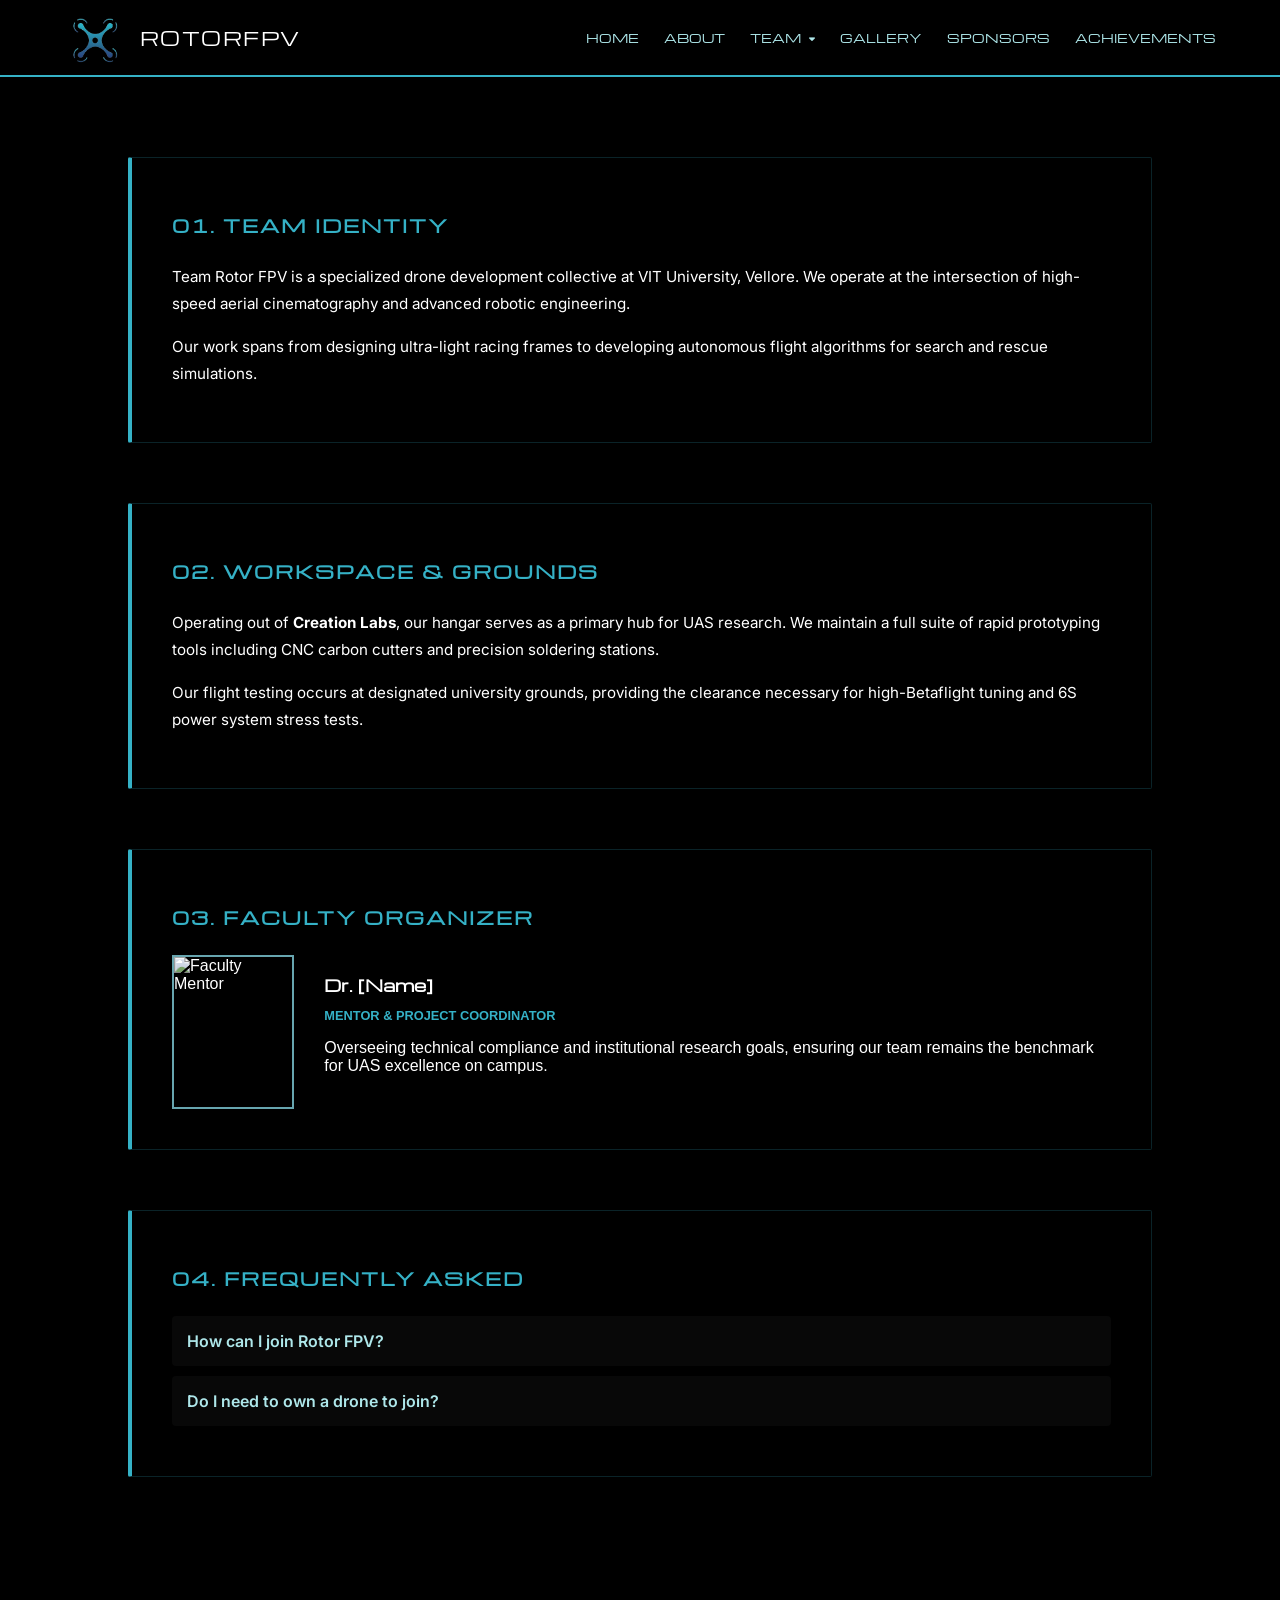
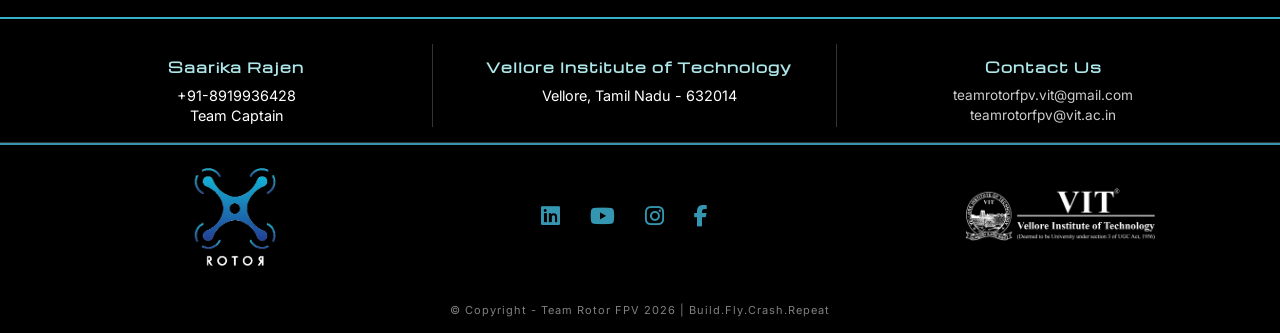
==== about.html @ e1090348 "first commit" ====
<!DOCTYPE html>
<html lang="en">
<head>
    <meta charset="UTF-8">
    <meta name="viewport" content="width=device-width, initial-scale=1.0">
    <title>About Us | Team Rotor FPV</title>
    
    <link rel="stylesheet" href="https://cdnjs.cloudflare.com/ajax/libs/font-awesome/6.5.0/css/all.min.css">
    <link href="https://fonts.googleapis.com/css2?family=Michroma&family=Inter:wght@400;500;700&display=swap" rel="stylesheet">
    
    <link rel="stylesheet" href="css/style.css">

    <style>
        /* --- ABOUT PAGE SPECIFIC STYLES --- */
        body {
            margin: 0;
            padding: 0;
            background-color: #000; /* Fallback color */
        }

        /* Parallax Team Background */
        .about-parallax-bg {
            position: fixed;
            top: 0;
            left: 0;
            width: 100%;
            height: 100%;
            /* REPLACE with your actual team photo path */
            background: linear-gradient(rgba(0, 0, 0, 0.75), rgba(0, 0, 0, 0.75)), url('images/team-background.jpg');
            background-attachment: fixed;
            background-position: center;
            background-repeat: no-repeat;
            background-size: cover;
            z-index: -1;
        }

        .about-container {
            padding: 80px 10%;
            max-width: 1100px;
            margin: 0 auto;
        }

        /* HUD Glass Panels */
        .glass-panel {
            background: rgba(0, 0, 0, 0.85);
            backdrop-filter: blur(12px);
            -webkit-backdrop-filter: blur(12px);
            border: 1px solid rgba(53, 177, 198, 0.2);
            border-left: 4px solid #35B1C6;
            padding: 40px;
            margin-bottom: 60px;
            border-radius: 2px;
            transition: transform 0.3s ease;
        }

        .glass-panel:hover {
            transform: translateY(-5px);
            border-color: #35B1C6;
        }

        .tech-header {
            font-family: 'Michroma', sans-serif;
            color: #35B1C6;
            font-size: 1.1rem;
            margin-bottom: 25px;
            text-transform: uppercase;
            letter-spacing: 2px;
        }

        .section-content p {
            font-family: 'Inter', sans-serif;
            color: #ffffff;
            line-height: 1.8;
            margin-bottom: 15px;
            font-size: 0.95rem;
        }

        /* Faculty Section */
        .faculty-card {
            display: flex;
            gap: 30px;
            align-items: center;
        }

        .faculty-pic {
            width: 150px;
            height: 150px;
            border: 2px solid #35B1C6;
            object-fit: cover;
            filter: grayscale(0.5);
        }

        .faculty-details h4 {
            font-family: 'Michroma', sans-serif;
            color: #fff;
            margin: 0 0 5px 0;
        }

        .faculty-role {
            color: #35B1C6;
            font-weight: 700;
            font-size: 0.8rem;
            text-transform: uppercase;
            margin-bottom: 15px;
        }

        /* FAQ Interactive Details */
        .faq-item {
            background: rgba(255, 255, 255, 0.03);
            margin-bottom: 10px;
            padding: 15px;
            border-radius: 4px;
        }

        .faq-item summary {
            font-family: 'Inter', sans-serif;
            color: #AEE7EA;
            font-weight: 600;
            cursor: pointer;
            list-style: none;
        }

        .faq-item p {
            padding-top: 15px;
            font-size: 0.9rem;
            color: #ccc;
            border-top: 1px solid rgba(255,255,255,0.1);
            margin-top: 10px;
        }
    </style>
</head>
<body>

    <nav class="navbar">
    <div class="logo-section">
        <img src="images/logo.png" class="logo" alt="Rotor FPV Logo">
        <span class="brand-name">RotorFPV</span>
    </div>

    <div class="nav-links">
        <a href="index.html">Home</a>
        <a href="about.html">About</a>
        
    <div class="dropdown">
    <span class="dropbtn">Team <i class="fa fa-caret-down"></i></span>
    <div class="dropdown-content">
        <a href="team2026.html">2026</a>
        <a href="team2025.html">2025</a>
        <a href="team2024.html">2024</a>
    </div>
</div>

        <a href="gallery.html">Gallery</a>
        <a href="sponsors.html">Sponsors</a>
        <a href="achievements.html">Achievements</a>
    </div>
</nav>

    <div class="about-parallax-bg"></div>

    <main class="about-container">
        
        <section class="glass-panel">
            <h2 class="tech-header">01. Team Identity</h2>
            <div class="section-content">
                <p>Team Rotor FPV is a specialized drone development collective at VIT University, Vellore. We operate at the intersection of high-speed aerial cinematography and advanced robotic engineering.</p>
                <p>Our work spans from designing ultra-light racing frames to developing autonomous flight algorithms for search and rescue simulations.</p>
            </div>
        </section>

        <section class="glass-panel">
            <h2 class="tech-header">02. Workspace & Grounds</h2>
            <div class="section-content">
                <p>Operating out of <strong>Creation Labs</strong>, our hangar serves as a primary hub for UAS research. We maintain a full suite of rapid prototyping tools including CNC carbon cutters and precision soldering stations.</p>
                <p>Our flight testing occurs at designated university grounds, providing the clearance necessary for high-Betaflight tuning and 6S power system stress tests.</p>
            </div>
        </section>

        <section class="glass-panel">
            <h2 class="tech-header">03. Faculty Organizer</h2>
            <div class="faculty-card">
                <img src="images/faculty-organizer.jpg" alt="Faculty Mentor" class="faculty-pic">
                <div class="faculty-details">
                    <h4>Dr. [Name]</h4>
                    <p class="faculty-role">Mentor & Project Coordinator</p>
                    <p class="section-content">Overseeing technical compliance and institutional research goals, ensuring our team remains the benchmark for UAS excellence on campus.</p>
                </div>
            </div>
        </section>

        <section class="glass-panel">
            <h2 class="tech-header">04. Frequently Asked</h2>
            <div class="faq-container">
                <details class="faq-item">
                    <summary>How can I join Rotor FPV?</summary>
                    <p>Recruitments happen once a year. We look for students passionate about embedded systems, structural design, or professional piloting.</p>
                </details>
                <details class="faq-item">
                    <summary>Do I need to own a drone to join?</summary>
                    <p>No. We provide the equipment, simulators, and training required to go from a beginner to a certified team pilot.</p>
                </details>
            </div>
        </section>

    </main>

    <footer class="main-footer">
  <div class="footer-grid">

    <div class="footer-section">
      <h3>Saarika Rajen</h3>
      <p class="contact-detail">+91-8919936428</p>
      <p class="contact-title">Team Captain</p>
    </div>

    <div class="footer-section">
      <h3>Vellore Institute of Technology</h3>
      <p>Vellore, Tamil Nadu - 632014</p>
    </div>

    <div class="footer-section">
        <h3>Contact Us</h3>
      <a href="mailto:teamrotorfpv.vit@gmail.com" class="footer-link">teamrotorfpv.vit@gmail.com</a>
      <a href="mailto:teamrotorfpv@vit.ac.in" class="footer-link">teamrotorfpv@vit.ac.in</a>
    </div>

  </div>

  <div class="footer-branding">

    <div class="brand-left">
      <img src="images\white VIT-ROTOR.png" class="footer-logo" alt="Rotor FPV">
      
    </div>

    <div class="social-links">
      <a href="https://www.linkedin.com/company/team-rotorfpv" target="_blank"><i class="fab fa-linkedin"></i></a>
      <a href="https://youtube.com" target="_blank"><i class="fab fa-youtube"></i></a>
      <a href="https://www.instagram.com/teamrotorfpv" target="_blank"><i class="fab fa-instagram"></i></a>
      <a href="https://facebook.com" target="_blank"><i class="fab fa-facebook-f"></i></a>
    </div>

    <div class="brand-right">
       <img src="images/vitlogo.png" class="partner-logo" alt="VIT">
    </div>

  </div>

  <div class="footer-copyright">
    <p>&copy; Copyright - Team Rotor FPV 2026 | Build.Fly.Crash.Repeat</p>
  </div>

</footer>

</body>
</html>
---- css/style.css ----
body{
margin:0;
font-family:Arial, sans-serif;
background:#0f172a;
color:white;
}

header{
display:flex;
justify-content:space-between;
align-items:center;
padding:20px;
background:#020617;
}

nav ul{
display:flex;
list-style:none;
gap:20px;
}

nav a{
color:white;
text-decoration:none;
}

.hero{
height:90vh;
display:flex;
flex-direction:column;
justify-content:center;
align-items:center;
text-align:center;
}

button{
padding:10px 20px;
background:#2563eb;
border:none;
color:white;
cursor:pointer;
}
/*about us*/










/* Layout Container */
/* --- EXISTING STYLES (Kept for consistency) --- */
.navbar {
    display: flex;
    justify-content: space-between;
    align-items: center;
    background-color: #000000;
    padding: 10px 5%;
    border-bottom: 2px solid #35B1C6;
    position: sticky;
    top: 0;
    z-index: 1000;
}

.logo-section {
    display: flex;
    align-items: center;
    gap: 15px;
}

.logo {
    height: 55px;
    transition: transform 0.3s ease;
}

.brand-name {
    font-family: 'Michroma', sans-serif;
    color: #ffffff;
    font-size: 1.2rem;
    letter-spacing: 1.5px;
    text-transform: uppercase;
}

/* --- NEW DROPDOWN FEATURE STYLES --- */

.nav-links {
    display: flex;
    gap: 25px;
    align-items: center; /* Ensures dropdown aligns with other links */
}

.dropdown {
    position: relative;
    display: inline-block;
}

/* Dropdown Menu Container */
.dropdown-content {
    display: none; /* Hidden by default */
    position: absolute;
    background-color: #000000; /* Solid black like reference */
    min-width: 180px;
    box-shadow: 0px 8px 16px rgba(0,0,0,0.5);
    z-index: 1;
    top: 100%; /* Sits right below the navbar */
    left: 0;
    border-top: 2px solid #35B1C6; /* Cyan accent rail from reference image */
}

/* Links inside the dropdown */
.dropdown-content a {
    color: #AEE7EA;
    padding: 12px 16px;
    text-decoration: none;
    display: block;
    font-family: 'Michroma', sans-serif;
    font-size: 0.7rem;
    border-bottom: 1px solid #1a1a1a; /* Subtle separator */
    transition: all 0.3s ease;
}

/* Dropdown Link Hover State */
.dropdown-content a:hover {
    background-color: #111;
    color: #ffffff;
    padding-left: 20px; /* Subtle slide-in effect */
}

/* Show the menu on hover */
.dropdown:hover .dropdown-content {
    display: block;
}

/* Standard Nav Links (Apply to both top-level and dropdown triggers) */
.nav-links a, .dropbtn {
    text-decoration: none;
    color: #AEE7EA;
    font-family: 'Michroma', sans-serif;
    font-size: 0.75rem;
    text-transform: uppercase;
    position: relative;
    padding: 5px 0;
    transition: color 0.3s ease;
    cursor: pointer;
}

.nav-links a:hover, .dropdown:hover .dropbtn {
    color: #ffffff;
}

/* Underline Animation (Excluded from dropdown children for cleaner look) */
.nav-links > a::after, .dropbtn::after {
    content: '';
    position: absolute;
    width: 0;
    height: 2px;
    bottom: 0;
    left: 0;
    background: #35B1C6;
    box-shadow: 0 0 8px #35B1C6;
    transition: width 0.3s ease;
}

.nav-links > a:hover::after, .dropdown:hover .dropbtn::after {
    width: 100%;
}

.dropbtn i {
    font-size: 0.6rem;
    margin-left: 5px;
    vertical-align: middle;
}


/* Footer Styles */
:root {
  --dark-navy: #2B4E85;
  --light-aqua: #AEE7EA;
  --teal-blue: #3596B1;
  --deep-charcoal: #2B425F;
  --bright-cyan: #35B1C6;
  --dusty-grey: #7892A8;
}

/* Base Footer Style */
.main-footer {
    background: black;
    color: white;
    border-top: 2px solid #35B1C6;
    padding-top: 10px; /* Increased slightly for breathing room */
    font-family: 'Inter', sans-serif; /* Scoped font */
}

/* Grid layout */
.footer-grid {
    display: grid;
    grid-template-columns: repeat(3, 1fr);
    gap: 10px;
    padding: 15px 40px; /* Better padding for the text section */
    border-bottom: 1px solid #333;
}

/* Section Headers - Using the Tech Font */
.footer-section h3 {
    font-family: 'Michroma', sans-serif;
    font-size: 0.85rem;
    color: #AEE7EA;
    margin-bottom: 10px;
    letter-spacing: 1px;
}

/* Vertical divider lines & Spacing */
.footer-section {
    text-align: center;
    padding: 0 20px;
    border-right: 1px solid #333;
}

.footer-section:last-child {
    border-right: none;
}

/* Tightening the Captain/Details Spacing */
.footer-section p {
    margin: 2px 0; /* Tight vertical gap */
    font-size: 0.9rem;
    line-height: 1.2;
}

/*.contact-title {
    color: #35B1C6;
    font-weight: 700;
    font-size: 0.75rem;
    text-transform: uppercase;
}

/* Email links */
.footer-link {
    display: block;
    color: #ccc;
    margin: 4px 0;
    text-decoration: none;
    font-size: 0.85rem;
}

.footer-link:hover {
    color: #3596B1;
}

/* Teal divider ABOVE branding section */
.footer-branding {
    display: flex;
    justify-content: space-between;
    align-items: center;
    padding: 15px 40px; /* Balanced padding */
    border-top: 2px solid #3596B1;
}

/* Logo Sizes */
.footer-logo {
    width: 100px; /* Increased as requested */
    display: block;
}

.partner-logo {
    width: 190px; /* Slightly adjusted for balance */
}

/* Brand Margins (Keeping your custom positioning) */
.brand-left {
    margin-left: 144px; /* Let Flexbox handle centering unless specific offset is needed */
}

.brand-right {
    margin-right: 85px;
}

/* Social icons */
.social-links i {
    font-size: 22px;
    margin: 0 13px;
    color: #3596B1;
    transition: 0.3s cubic-bezier(0.175, 0.885, 0.32, 1.275);
}

.social-links i:hover {
    color: white;
    transform: scale(1.2);
    text-shadow: 0 0 8px #35B1C6;
}

/* Copyright line */
.footer-copyright {
    text-align: center;
    font-size: 11px;
    padding: 5px 0;
    opacity: 0.5;
    letter-spacing: 1px;
}
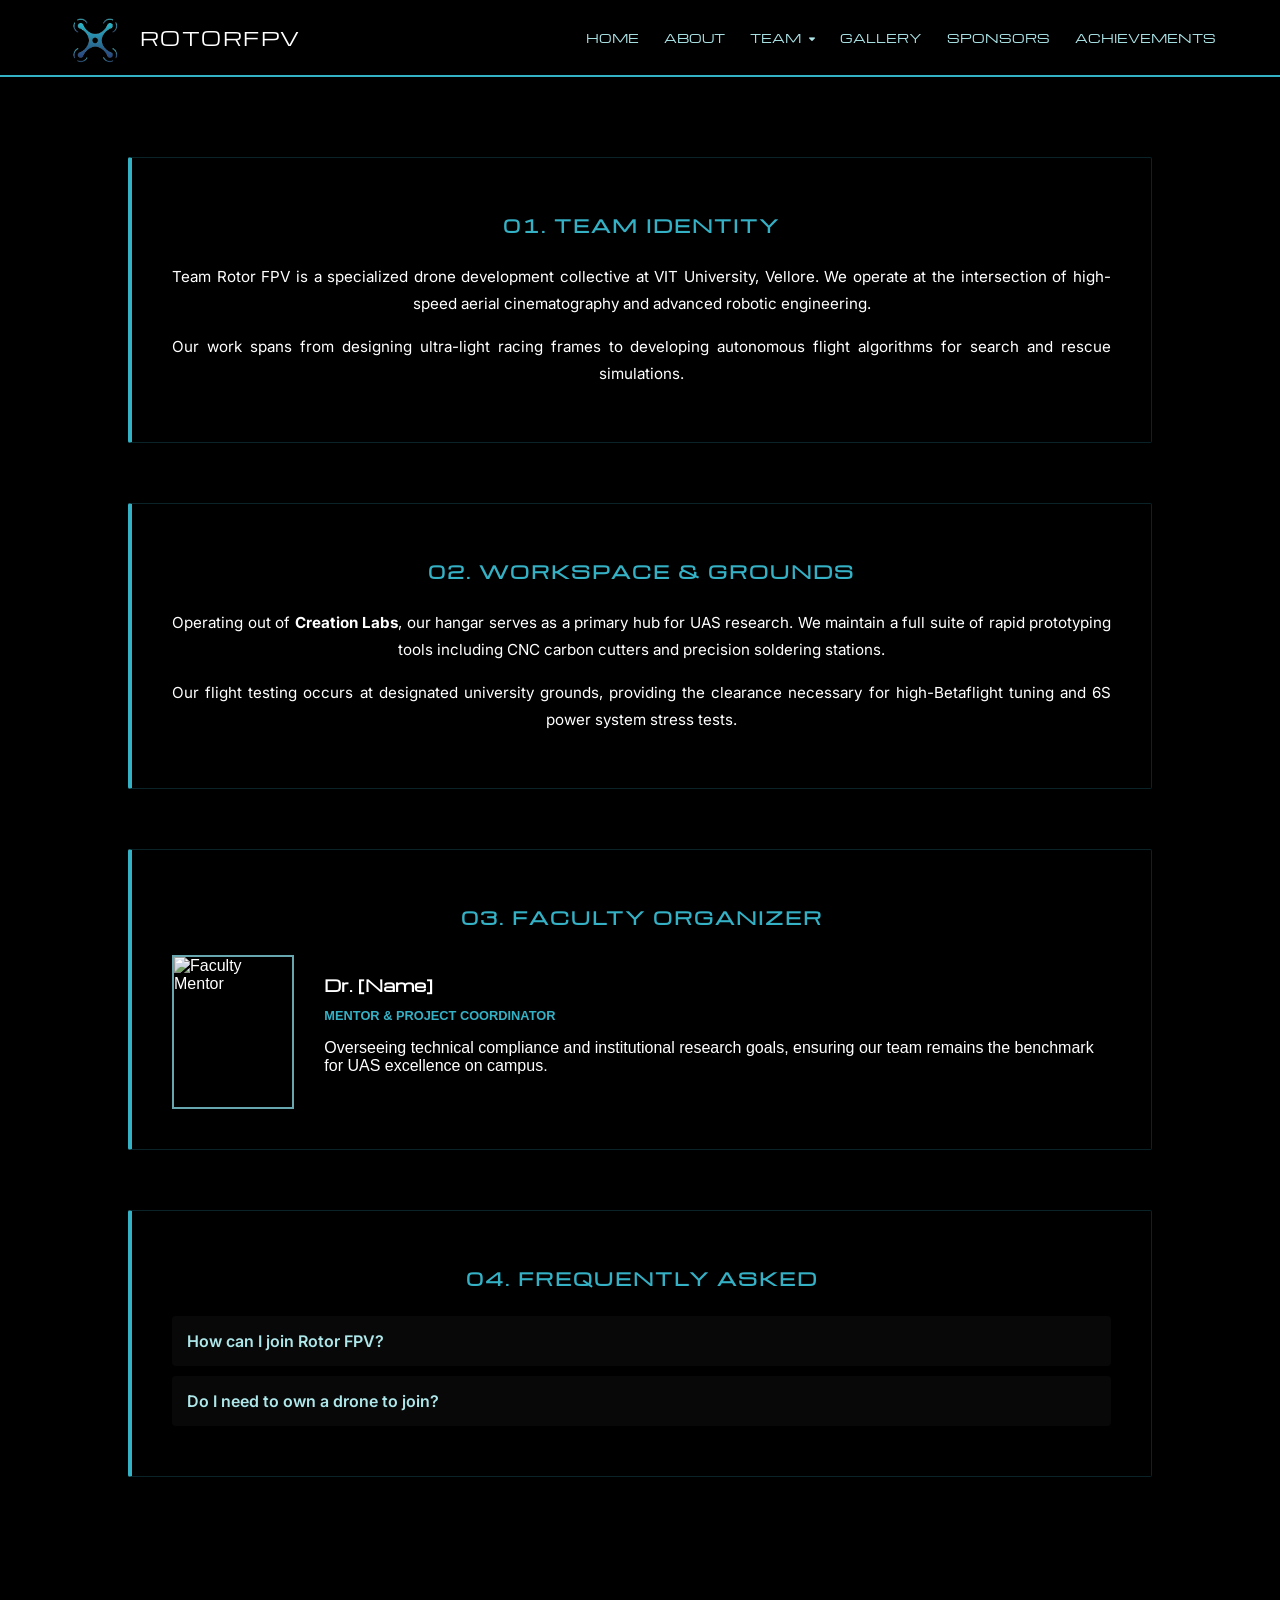
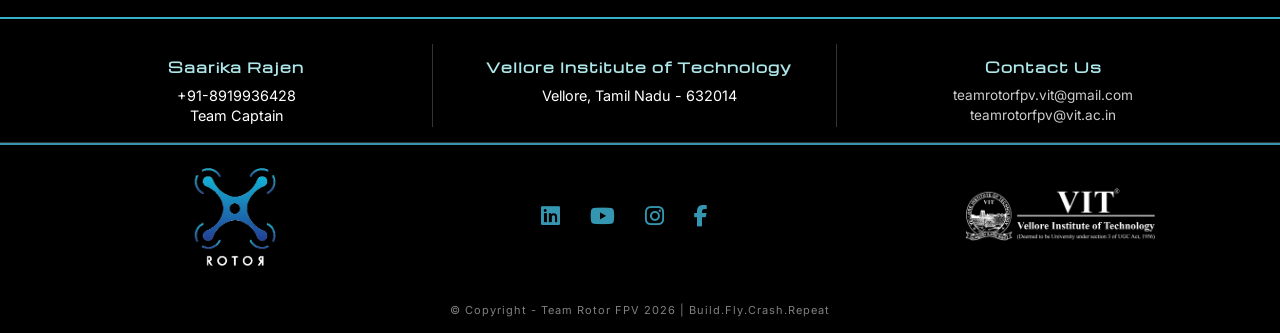
==== commit d0747ed5: "Updated gallery, added video background, improved UI" ====
--- a/about.html
+++ b/about.html
@@ -127,6 +127,30 @@
             border-top: 1px solid rgba(255,255,255,0.1);
             margin-top: 10px;
         }
+        .section-content p {
+    font-family: 'Inter', sans-serif;
+    color: #ffffff;
+    line-height: 1.8;
+    margin-bottom: 15px;
+    font-size: 0.95rem;
+
+    text-align: justify;
+    text-align-last: center;
+}
+.tech-header p{
+    font-family: 'Inter', sans-serif;
+    color: #ffffff;
+    line-height: 1.8;
+    margin-bottom: 15px;
+    font-size: 0.95rem;
+
+    text-align: justify;
+    text-align-last: center;
+}
+.tech-header {
+    text-align: center;
+    font-family: 'Michroma', sans-serif;
+}
     </style>
 </head>
 <body>
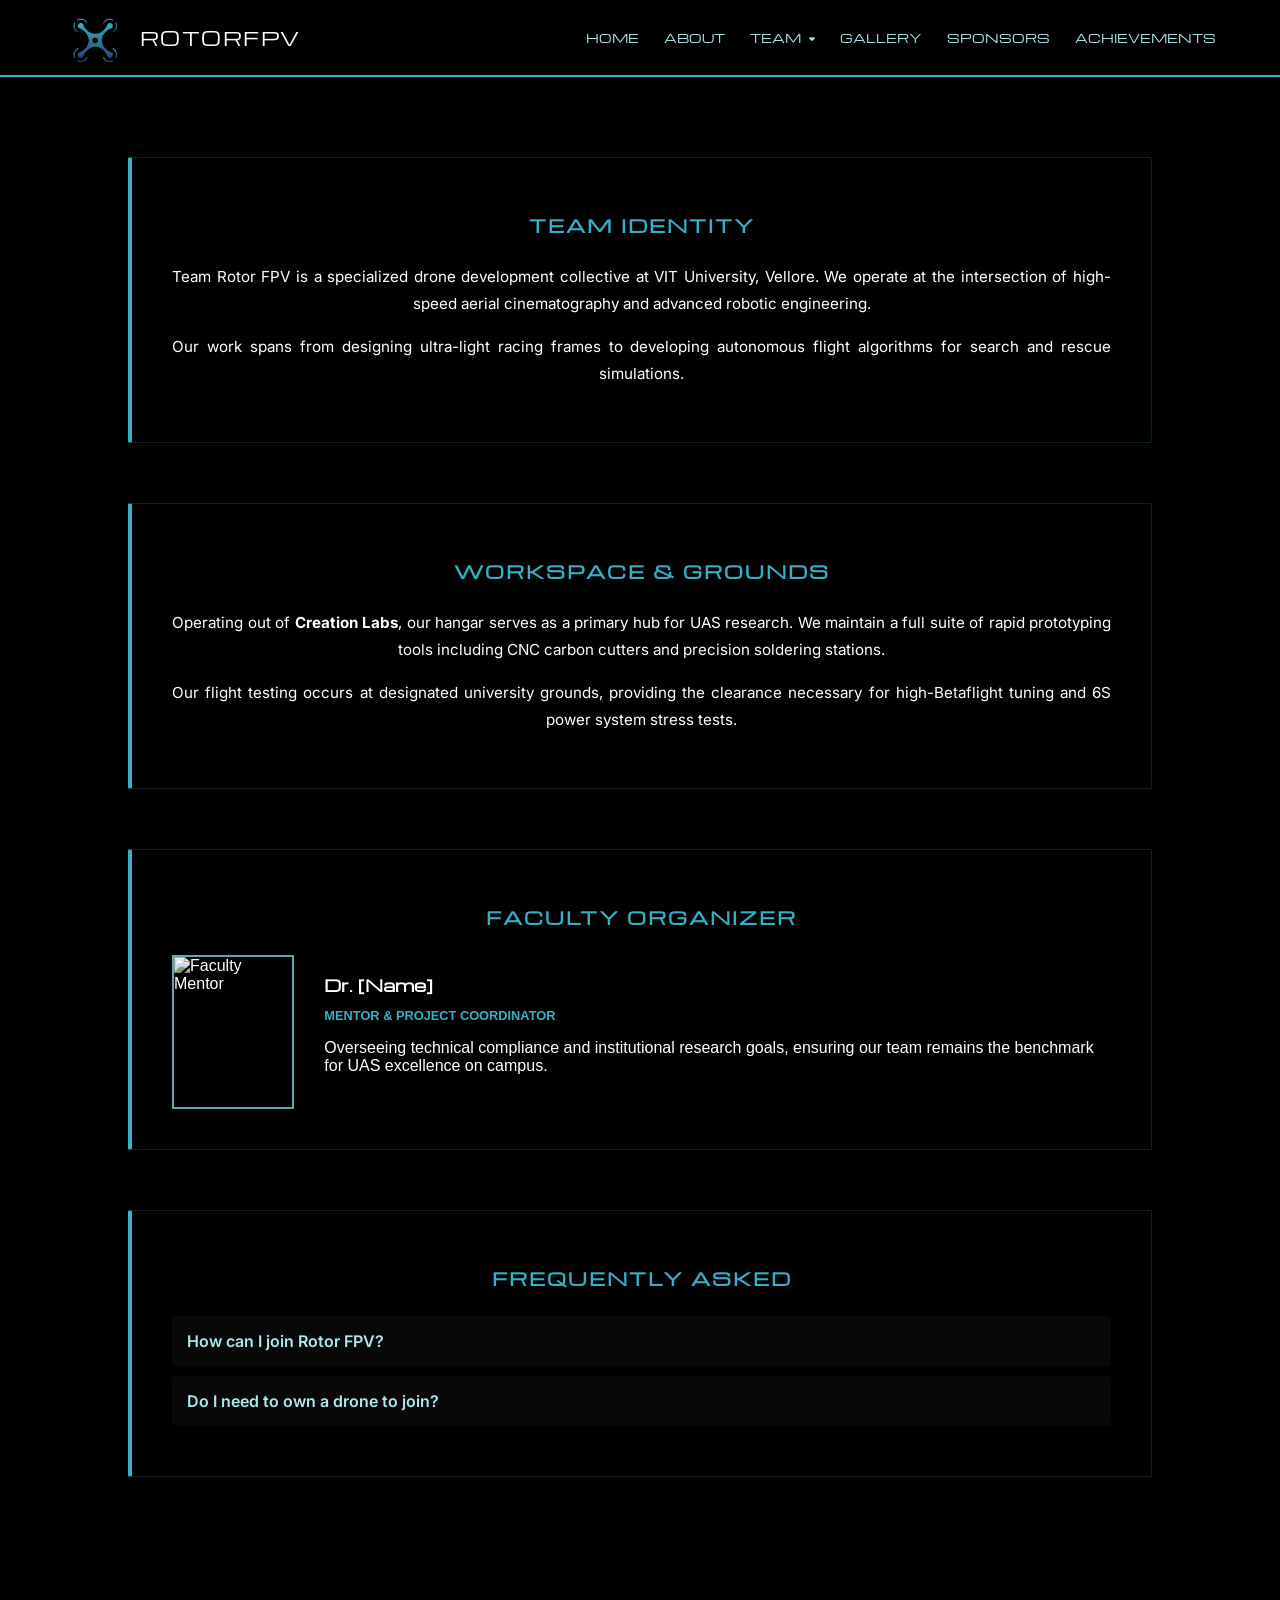
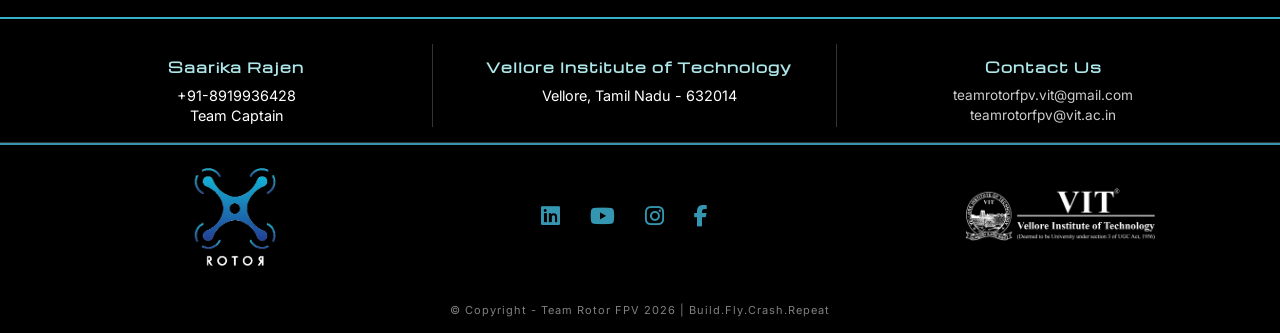
==== commit afc94ad2: "index no in abt page removed" ====
--- a/about.html
+++ b/about.html
@@ -185,7 +185,7 @@
     <main class="about-container">
         
         <section class="glass-panel">
-            <h2 class="tech-header">01. Team Identity</h2>
+            <h2 class="tech-header">Team Identity</h2>
             <div class="section-content">
                 <p>Team Rotor FPV is a specialized drone development collective at VIT University, Vellore. We operate at the intersection of high-speed aerial cinematography and advanced robotic engineering.</p>
                 <p>Our work spans from designing ultra-light racing frames to developing autonomous flight algorithms for search and rescue simulations.</p>
@@ -193,7 +193,7 @@
         </section>
 
         <section class="glass-panel">
-            <h2 class="tech-header">02. Workspace & Grounds</h2>
+            <h2 class="tech-header">Workspace & Grounds</h2>
             <div class="section-content">
                 <p>Operating out of <strong>Creation Labs</strong>, our hangar serves as a primary hub for UAS research. We maintain a full suite of rapid prototyping tools including CNC carbon cutters and precision soldering stations.</p>
                 <p>Our flight testing occurs at designated university grounds, providing the clearance necessary for high-Betaflight tuning and 6S power system stress tests.</p>
@@ -201,7 +201,7 @@
         </section>
 
         <section class="glass-panel">
-            <h2 class="tech-header">03. Faculty Organizer</h2>
+            <h2 class="tech-header">Faculty Organizer</h2>
             <div class="faculty-card">
                 <img src="images/faculty-organizer.jpg" alt="Faculty Mentor" class="faculty-pic">
                 <div class="faculty-details">
@@ -213,7 +213,7 @@
         </section>
 
         <section class="glass-panel">
-            <h2 class="tech-header">04. Frequently Asked</h2>
+            <h2 class="tech-header">Frequently Asked</h2>
             <div class="faq-container">
                 <details class="faq-item">
                     <summary>How can I join Rotor FPV?</summary>
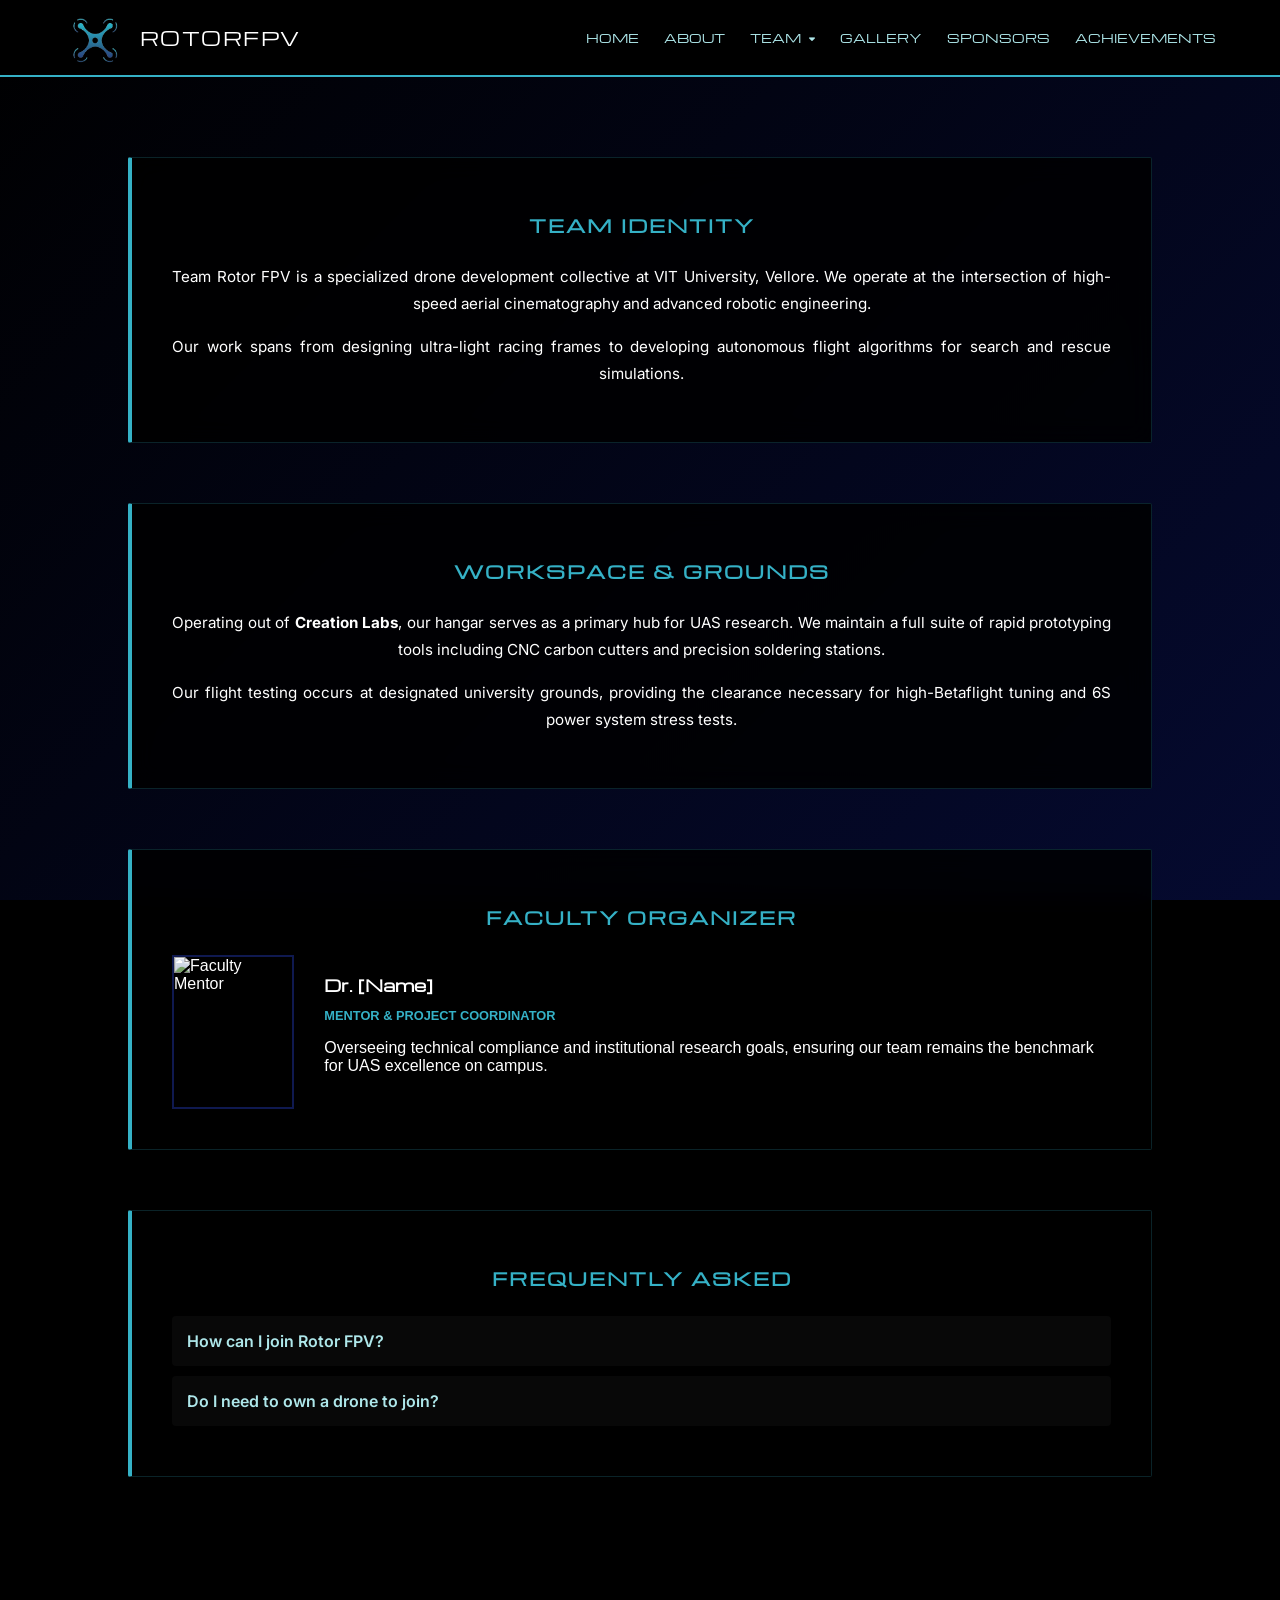
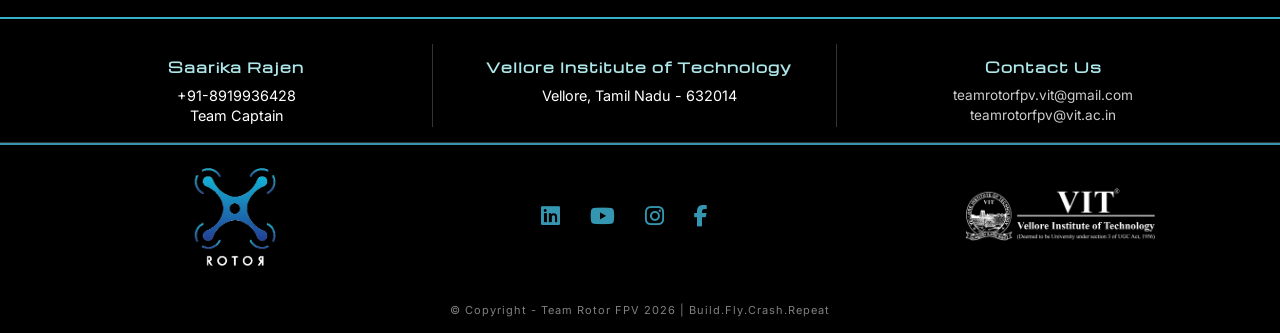
==== commit 1e81e771: "changed abt page bg" ====
--- a/about.html
+++ b/about.html
@@ -19,21 +19,33 @@
         }
 
         /* Parallax Team Background */
+        /* Animated Liquid Gradient Background */
+        /* Stealth Deep Blue Animated Background */
         .about-parallax-bg {
             position: fixed;
             top: 0;
             left: 0;
-            width: 100%;
-            height: 100%;
-            /* REPLACE with your actual team photo path */
-            background: linear-gradient(rgba(0, 0, 0, 0.75), rgba(0, 0, 0, 0.75)), url('images/team-background.jpg');
-            background-attachment: fixed;
-            background-position: center;
-            background-repeat: no-repeat;
-            background-size: cover;
+            width: 100vw;
+            height: 100vh;
+            /* Using only dark, deep tones for a professional stealth look */
+            background: linear-gradient(135deg, #000000, #050A30, #1C449B, #000000);
+            background-size: 300% 300%;
+            animation: stealthMove 18s ease-in-out infinite;
             z-index: -1;
         }
 
+        /* Slow, smooth shifting logic */
+        @keyframes stealthMove {
+            0% {
+                background-position: 0% 50%;
+            }
+            50% {
+                background-position: 100% 50%;
+            }
+            100% {
+                background-position: 0% 50%;
+            }
+        }
         .about-container {
             padding: 80px 10%;
             max-width: 1100px;
@@ -85,7 +97,7 @@
         .faculty-pic {
             width: 150px;
             height: 150px;
-            border: 2px solid #35B1C6;
+            border: 2px solid #041785;
             object-fit: cover;
             filter: grayscale(0.5);
         }
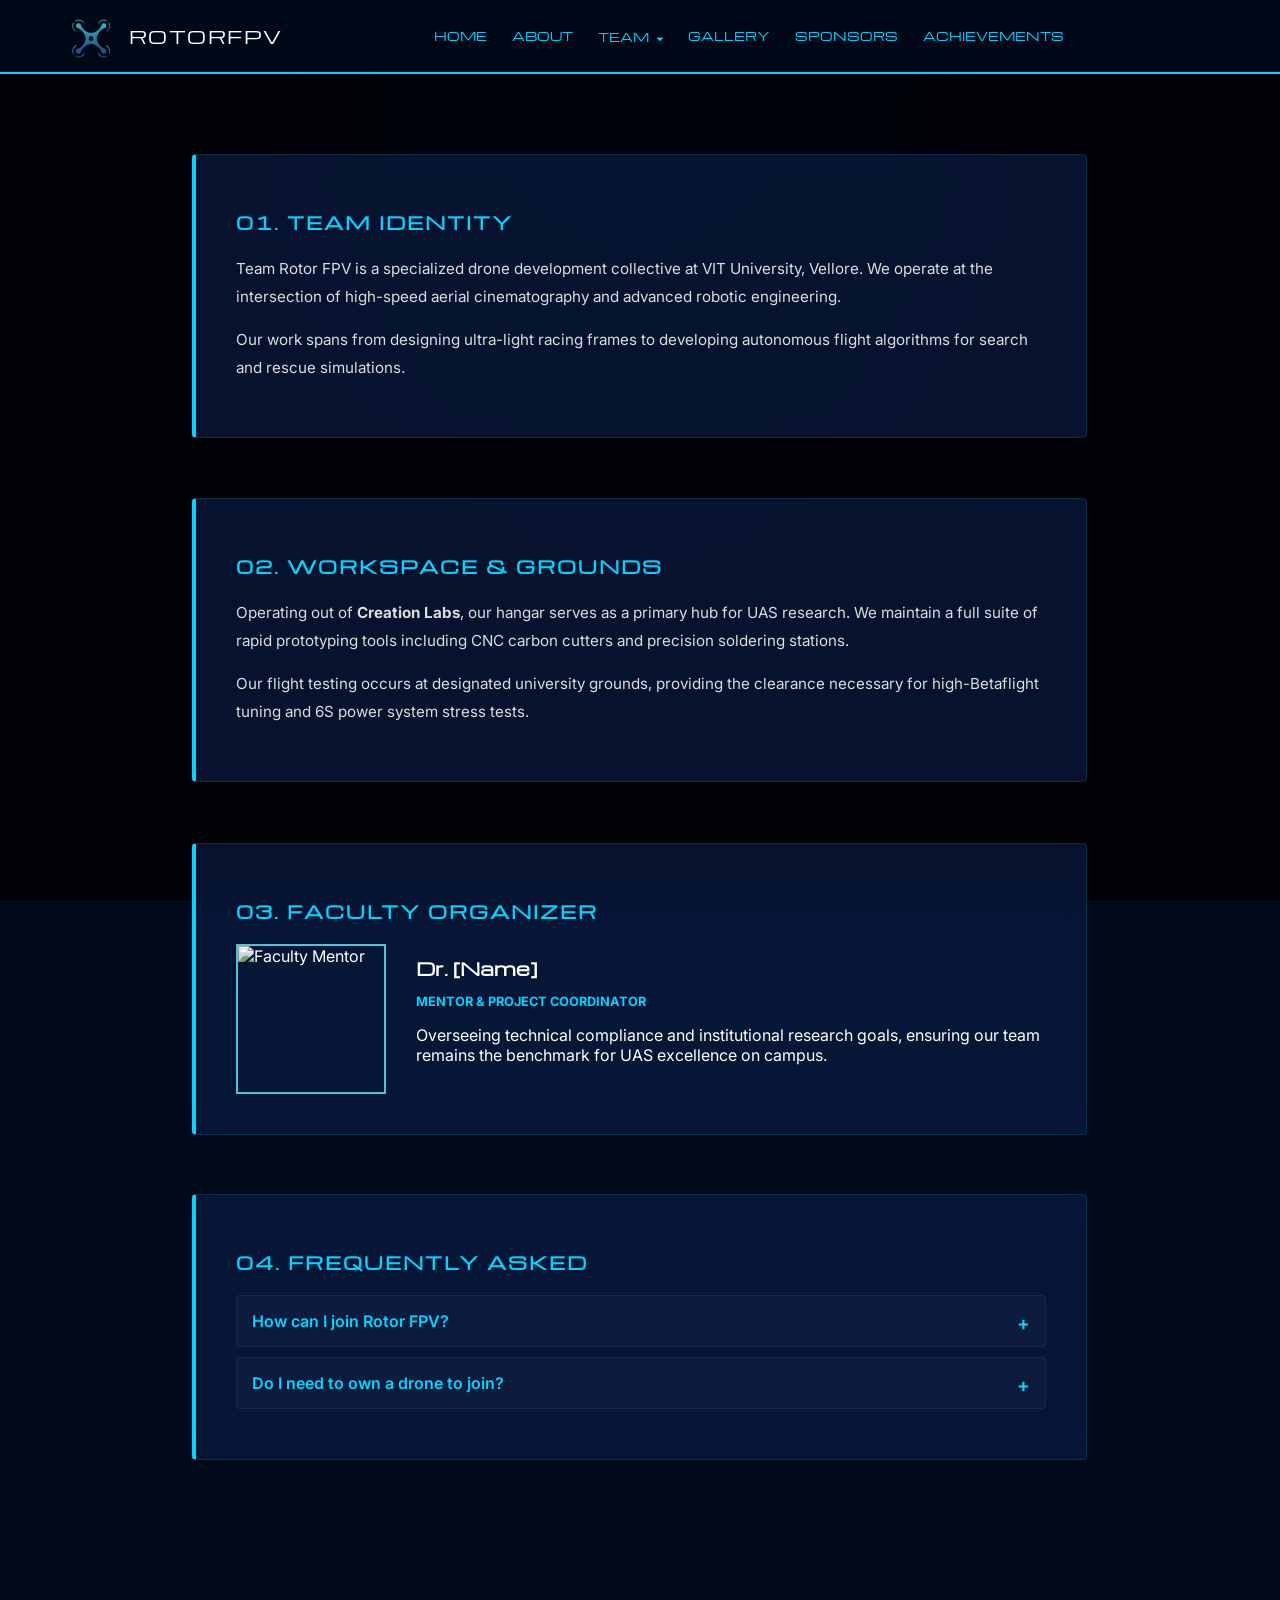
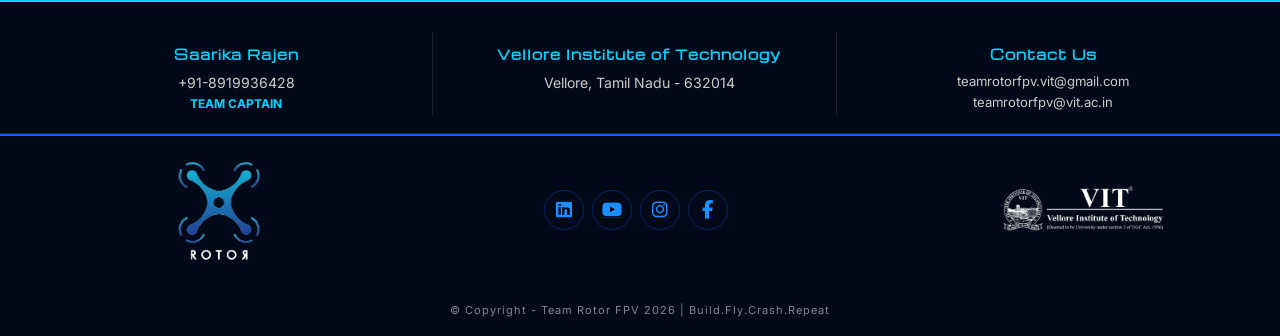
==== commit a114821d: "feat: new color scheme, parallax, hero video, navbar fixes" ====
--- a/about.html
+++ b/about.html
@@ -1,13 +1,17 @@
 <!DOCTYPE html>
 <html lang="en">
+
 <head>
     <meta charset="UTF-8">
     <meta name="viewport" content="width=device-width, initial-scale=1.0">
     <title>About Us | Team Rotor FPV</title>
-    
+    <meta name="description"
+        content="Learn about Team Rotor FPV — VIT Vellore's drone racing team. Our identity, workspace, faculty, and FAQs.">
+
     <link rel="stylesheet" href="https://cdnjs.cloudflare.com/ajax/libs/font-awesome/6.5.0/css/all.min.css">
-    <link href="https://fonts.googleapis.com/css2?family=Michroma&family=Inter:wght@400;500;700&display=swap" rel="stylesheet">
-    
+    <link href="https://fonts.googleapis.com/css2?family=Michroma&family=Inter:wght@400;500;700&display=swap"
+        rel="stylesheet">
+
     <link rel="stylesheet" href="css/style.css">
 
     <style>
@@ -15,101 +19,98 @@
         body {
             margin: 0;
             padding: 0;
-            background-color: #000; /* Fallback color */
         }
 
         /* Parallax Team Background */
-        /* Animated Liquid Gradient Background */
-        /* Stealth Deep Blue Animated Background */
         .about-parallax-bg {
             position: fixed;
             top: 0;
             left: 0;
-            width: 100vw;
-            height: 100vh;
-            /* Using only dark, deep tones for a professional stealth look */
-            background: linear-gradient(135deg, #000000, #050A30, #1C449B, #000000);
-            background-size: 300% 300%;
-            animation: stealthMove 18s ease-in-out infinite;
+            width: 100%;
+            height: 100%;
+            background: linear-gradient(rgba(0, 0, 0, 0.75), rgba(0, 0, 0, 0.75)), url('images/team-background.jpg');
+            background-attachment: fixed;
+            background-position: center;
+            background-repeat: no-repeat;
+            background-size: cover;
             z-index: -1;
         }
 
-        /* Slow, smooth shifting logic */
-        @keyframes stealthMove {
-            0% {
-                background-position: 0% 50%;
-            }
-            50% {
-                background-position: 100% 50%;
-            }
-            100% {
-                background-position: 0% 50%;
-            }
-        }
         .about-container {
-            padding: 80px 10%;
+            padding: clamp(60px, 8vw, 80px) clamp(5%, 8%, 10%);
             max-width: 1100px;
             margin: 0 auto;
         }
 
         /* HUD Glass Panels */
         .glass-panel {
-            background: rgba(0, 0, 0, 0.85);
+            background: rgba(10, 31, 74, 0.6);
             backdrop-filter: blur(12px);
             -webkit-backdrop-filter: blur(12px);
-            border: 1px solid rgba(53, 177, 198, 0.2);
-            border-left: 4px solid #35B1C6;
-            padding: 40px;
-            margin-bottom: 60px;
-            border-radius: 2px;
-            transition: transform 0.3s ease;
+            border: 1px solid rgba(0, 212, 255, 0.15);
+            border-left: 4px solid #00d4ff;
+            padding: clamp(25px, 4vw, 40px);
+            margin-bottom: clamp(30px, 5vw, 60px);
+            border-radius: 4px;
+            transition: transform 0.5s var(--transition-smooth),
+                border-color 0.5s ease,
+                box-shadow 0.5s ease;
+            will-change: transform;
         }
 
         .glass-panel:hover {
-            transform: translateY(-5px);
-            border-color: #35B1C6;
+            transform: translateY(-4px);
+            border-color: rgba(0, 212, 255, 0.4);
+            box-shadow: 0 8px 40px rgba(0, 102, 255, 0.1);
         }
 
         .tech-header {
             font-family: 'Michroma', sans-serif;
-            color: #35B1C6;
-            font-size: 1.1rem;
-            margin-bottom: 25px;
+            color: #00d4ff;
+            font-size: clamp(0.9rem, 2vw, 1.1rem);
+            margin-bottom: 20px;
             text-transform: uppercase;
             letter-spacing: 2px;
         }
 
         .section-content p {
             font-family: 'Inter', sans-serif;
-            color: #ffffff;
-            line-height: 1.8;
+            color: #ddd;
+            line-height: 1.85;
             margin-bottom: 15px;
-            font-size: 0.95rem;
+            font-size: clamp(0.85rem, 1.5vw, 0.95rem);
         }
 
         /* Faculty Section */
         .faculty-card {
             display: flex;
-            gap: 30px;
+            gap: clamp(15px, 3vw, 30px);
             align-items: center;
         }
 
         .faculty-pic {
-            width: 150px;
-            height: 150px;
-            border: 2px solid #041785;
+            width: clamp(100px, 15vw, 150px);
+            height: clamp(100px, 15vw, 150px);
+            border: 2px solid #00d4ff;
             object-fit: cover;
             filter: grayscale(0.5);
+            flex-shrink: 0;
+            transition: filter 0.5s ease;
+        }
+
+        .faculty-pic:hover {
+            filter: grayscale(0);
         }
 
         .faculty-details h4 {
             font-family: 'Michroma', sans-serif;
             color: #fff;
             margin: 0 0 5px 0;
+            font-size: clamp(0.9rem, 2vw, 1.1rem);
         }
 
         .faculty-role {
-            color: #35B1C6;
+            color: #00d4ff;
             font-weight: 700;
             font-size: 0.8rem;
             text-transform: uppercase;
@@ -122,118 +123,185 @@
             margin-bottom: 10px;
             padding: 15px;
             border-radius: 4px;
+            border: 1px solid rgba(255, 255, 255, 0.05);
+            transition: background 0.3s ease, border-color 0.3s ease;
+        }
+
+        .faq-item:hover {
+            background: rgba(0, 212, 255, 0.04);
+            border-color: rgba(0, 212, 255, 0.15);
         }
 
         .faq-item summary {
             font-family: 'Inter', sans-serif;
-            color: #AEE7EA;
+            color: #00d4ff;
             font-weight: 600;
             cursor: pointer;
             list-style: none;
+            position: relative;
+            padding-right: 25px;
+            transition: color 0.3s ease;
+        }
+
+        .faq-item summary::-webkit-details-marker {
+            display: none;
+        }
+
+        .faq-item summary::after {
+            content: '+';
+            position: absolute;
+            right: 0;
+            top: 0;
+            font-size: 1.2rem;
+            color: #00d4ff;
+            transition: transform 0.3s ease;
+        }
+
+        .faq-item[open] summary::after {
+            transform: rotate(45deg);
+        }
+
+        .faq-item summary:hover {
+            color: #fff;
         }
 
         .faq-item p {
             padding-top: 15px;
             font-size: 0.9rem;
             color: #ccc;
-            border-top: 1px solid rgba(255,255,255,0.1);
+            border-top: 1px solid rgba(255, 255, 255, 0.08);
             margin-top: 10px;
-        }
-        .section-content p {
-    font-family: 'Inter', sans-serif;
-    color: #ffffff;
-    line-height: 1.8;
-    margin-bottom: 15px;
-    font-size: 0.95rem;
-
-    text-align: justify;
-    text-align-last: center;
-}
-.tech-header p{
-    font-family: 'Inter', sans-serif;
-    color: #ffffff;
-    line-height: 1.8;
-    margin-bottom: 15px;
-    font-size: 0.95rem;
-
-    text-align: justify;
-    text-align-last: center;
-}
-.tech-header {
-    text-align: center;
-    font-family: 'Michroma', sans-serif;
-}
+            animation: faqFadeIn 0.3s ease;
+        }
+
+        @keyframes faqFadeIn {
+            from {
+                opacity: 0;
+                transform: translateY(-5px);
+            }
+
+            to {
+                opacity: 1;
+                transform: translateY(0);
+            }
+        }
+
+        /* Scroll Reveal */
+        .reveal {
+            opacity: 0;
+            transform: translateY(30px);
+            transition: opacity 0.7s var(--transition-smooth),
+                transform 0.7s var(--transition-smooth);
+            will-change: opacity, transform;
+        }
+
+        .reveal.active {
+            opacity: 1;
+            transform: translateY(0);
+        }
+
+        .reveal:nth-child(2) {
+            transition-delay: 0.1s;
+        }
+
+        .reveal:nth-child(3) {
+            transition-delay: 0.2s;
+        }
+
+        .reveal:nth-child(4) {
+            transition-delay: 0.3s;
+        }
+
+        /* --- RESPONSIVE --- */
+        @media (max-width: 768px) {
+            .faculty-card {
+                flex-direction: column;
+                text-align: center;
+            }
+        }
     </style>
 </head>
+
 <body>
 
-    <nav class="navbar">
-    <div class="logo-section">
-        <img src="images/logo.png" class="logo" alt="Rotor FPV Logo">
-        <span class="brand-name">RotorFPV</span>
-    </div>
-
-    <div class="nav-links">
-        <a href="index.html">Home</a>
-        <a href="about.html">About</a>
-        
-    <div class="dropdown">
-    <span class="dropbtn">Team <i class="fa fa-caret-down"></i></span>
-    <div class="dropdown-content">
-        <a href="team2026.html">2026</a>
-        <a href="team2025.html">2025</a>
-        <a href="team2024.html">2024</a>
-    </div>
-</div>
-
-        <a href="gallery.html">Gallery</a>
-        <a href="sponsors.html">Sponsors</a>
-        <a href="achievements.html">Achievements</a>
-    </div>
-</nav>
+    <nav class="navbar" id="main-navbar">
+        <div class="logo-section">
+            <img src="images/logo.png" class="logo" alt="Rotor FPV Logo">
+            <span class="brand-name">RotorFPV</span>
+        </div>
+        <button class="hamburger" id="hamburger" aria-label="Toggle navigation menu">
+            <span></span>
+            <span></span>
+            <span></span>
+        </button>
+        <div class="nav-links" id="nav-links">
+            <a href="index.html">Home</a>
+            <a href="about.html">About</a>
+            <div class="dropdown">
+                <span class="dropbtn">Team <i class="fa fa-caret-down"></i></span>
+                <div class="dropdown-content">
+                    <a href="team2026.html">2026</a>
+                    <a href="team2025.html">2025</a>
+                    <a href="team2024.html">2024</a>
+                </div>
+            </div>
+            <a href="gallery.html">Gallery</a>
+            <a href="sponsors.html">Sponsors</a>
+            <a href="achievements.html">Achievements</a>
+        </div>
+        <div class="nav-overlay" id="nav-overlay"></div>
+    </nav>
 
     <div class="about-parallax-bg"></div>
 
     <main class="about-container">
-        
-        <section class="glass-panel">
-            <h2 class="tech-header">Team Identity</h2>
+
+        <section class="glass-panel reveal">
+            <h2 class="tech-header">01. Team Identity</h2>
             <div class="section-content">
-                <p>Team Rotor FPV is a specialized drone development collective at VIT University, Vellore. We operate at the intersection of high-speed aerial cinematography and advanced robotic engineering.</p>
-                <p>Our work spans from designing ultra-light racing frames to developing autonomous flight algorithms for search and rescue simulations.</p>
+                <p>Team Rotor FPV is a specialized drone development collective at VIT University, Vellore. We operate
+                    at the intersection of high-speed aerial cinematography and advanced robotic engineering.</p>
+                <p>Our work spans from designing ultra-light racing frames to developing autonomous flight algorithms
+                    for search and rescue simulations.</p>
             </div>
         </section>
 
-        <section class="glass-panel">
-            <h2 class="tech-header">Workspace & Grounds</h2>
+        <section class="glass-panel reveal">
+            <h2 class="tech-header">02. Workspace & Grounds</h2>
             <div class="section-content">
-                <p>Operating out of <strong>Creation Labs</strong>, our hangar serves as a primary hub for UAS research. We maintain a full suite of rapid prototyping tools including CNC carbon cutters and precision soldering stations.</p>
-                <p>Our flight testing occurs at designated university grounds, providing the clearance necessary for high-Betaflight tuning and 6S power system stress tests.</p>
+                <p>Operating out of <strong>Creation Labs</strong>, our hangar serves as a primary hub for UAS research.
+                    We maintain a full suite of rapid prototyping tools including CNC carbon cutters and precision
+                    soldering stations.</p>
+                <p>Our flight testing occurs at designated university grounds, providing the clearance necessary for
+                    high-Betaflight tuning and 6S power system stress tests.</p>
             </div>
         </section>
 
-        <section class="glass-panel">
-            <h2 class="tech-header">Faculty Organizer</h2>
+        <section class="glass-panel reveal">
+            <h2 class="tech-header">03. Faculty Organizer</h2>
             <div class="faculty-card">
                 <img src="images/faculty-organizer.jpg" alt="Faculty Mentor" class="faculty-pic">
                 <div class="faculty-details">
                     <h4>Dr. [Name]</h4>
                     <p class="faculty-role">Mentor & Project Coordinator</p>
-                    <p class="section-content">Overseeing technical compliance and institutional research goals, ensuring our team remains the benchmark for UAS excellence on campus.</p>
+                    <p class="section-content">Overseeing technical compliance and institutional research goals,
+                        ensuring our team remains the benchmark for UAS excellence on campus.</p>
                 </div>
             </div>
         </section>
 
-        <section class="glass-panel">
-            <h2 class="tech-header">Frequently Asked</h2>
+        <section class="glass-panel reveal">
+            <h2 class="tech-header">04. Frequently Asked</h2>
             <div class="faq-container">
                 <details class="faq-item">
                     <summary>How can I join Rotor FPV?</summary>
-                    <p>Recruitments happen once a year. We look for students passionate about embedded systems, structural design, or professional piloting.</p>
+                    <p>Recruitments happen once a year. We look for students passionate about embedded systems,
+                        structural design, or professional piloting.</p>
                 </details>
                 <details class="faq-item">
                     <summary>Do I need to own a drone to join?</summary>
-                    <p>No. We provide the equipment, simulators, and training required to go from a beginner to a certified team pilot.</p>
+                    <p>No. We provide the equipment, simulators, and training required to go from a beginner to a
+                        certified team pilot.</p>
                 </details>
             </div>
         </section>
@@ -241,52 +309,117 @@
     </main>
 
     <footer class="main-footer">
-  <div class="footer-grid">
-
-    <div class="footer-section">
-      <h3>Saarika Rajen</h3>
-      <p class="contact-detail">+91-8919936428</p>
-      <p class="contact-title">Team Captain</p>
-    </div>
-
-    <div class="footer-section">
-      <h3>Vellore Institute of Technology</h3>
-      <p>Vellore, Tamil Nadu - 632014</p>
-    </div>
-
-    <div class="footer-section">
-        <h3>Contact Us</h3>
-      <a href="mailto:teamrotorfpv.vit@gmail.com" class="footer-link">teamrotorfpv.vit@gmail.com</a>
-      <a href="mailto:teamrotorfpv@vit.ac.in" class="footer-link">teamrotorfpv@vit.ac.in</a>
-    </div>
-
-  </div>
-
-  <div class="footer-branding">
-
-    <div class="brand-left">
-      <img src="images\white VIT-ROTOR.png" class="footer-logo" alt="Rotor FPV">
-      
-    </div>
-
-    <div class="social-links">
-      <a href="https://www.linkedin.com/company/team-rotorfpv" target="_blank"><i class="fab fa-linkedin"></i></a>
-      <a href="https://youtube.com" target="_blank"><i class="fab fa-youtube"></i></a>
-      <a href="https://www.instagram.com/teamrotorfpv" target="_blank"><i class="fab fa-instagram"></i></a>
-      <a href="https://facebook.com" target="_blank"><i class="fab fa-facebook-f"></i></a>
-    </div>
-
-    <div class="brand-right">
-       <img src="images/vitlogo.png" class="partner-logo" alt="VIT">
-    </div>
-
-  </div>
-
-  <div class="footer-copyright">
-    <p>&copy; Copyright - Team Rotor FPV 2026 | Build.Fly.Crash.Repeat</p>
-  </div>
-
-</footer>
-
+        <div class="footer-grid">
+            <div class="footer-section">
+                <h3>Saarika Rajen</h3>
+                <p class="contact-detail">+91-8919936428</p>
+                <p class="contact-title">Team Captain</p>
+            </div>
+            <div class="footer-section">
+                <h3>Vellore Institute of Technology</h3>
+                <p>Vellore, Tamil Nadu - 632014</p>
+            </div>
+            <div class="footer-section">
+                <h3>Contact Us</h3>
+                <a href="mailto:teamrotorfpv.vit@gmail.com" class="footer-link">teamrotorfpv.vit@gmail.com</a>
+                <a href="mailto:teamrotorfpv@vit.ac.in" class="footer-link">teamrotorfpv@vit.ac.in</a>
+            </div>
+        </div>
+
+        <div class="footer-branding">
+            <div class="brand-left">
+                <img src="images/white VIT-ROTOR.png" class="footer-logo" alt="Rotor FPV">
+            </div>
+            <div class="social-links">
+                <a href="https://www.linkedin.com/company/team-rotorfpv" target="_blank" aria-label="LinkedIn"><i
+                        class="fab fa-linkedin"></i></a>
+                <a href="https://youtube.com" target="_blank" aria-label="YouTube"><i class="fab fa-youtube"></i></a>
+                <a href="https://www.instagram.com/teamrotorfpv" target="_blank" aria-label="Instagram"><i
+                        class="fab fa-instagram"></i></a>
+                <a href="https://facebook.com" target="_blank" aria-label="Facebook"><i
+                        class="fab fa-facebook-f"></i></a>
+            </div>
+            <div class="brand-right">
+                <img src="images/vitlogo.png" class="partner-logo" alt="VIT">
+            </div>
+        </div>
+
+        <div class="footer-copyright">
+            <p>&copy; Copyright - Team Rotor FPV 2026 | Build.Fly.Crash.Repeat</p>
+        </div>
+    </footer>
+
+    <script>
+        // --- MOBILE NAV TOGGLE ---
+        const hamburger = document.getElementById('hamburger');
+        const navLinks = document.getElementById('nav-links');
+        const navOverlay = document.getElementById('nav-overlay');
+
+        hamburger.addEventListener('click', () => {
+            hamburger.classList.toggle('active');
+            navLinks.classList.toggle('active');
+            navOverlay.classList.toggle('active');
+            document.body.style.overflow = navLinks.classList.contains('active') ? 'hidden' : '';
+        });
+
+        navOverlay.addEventListener('click', () => {
+            hamburger.classList.remove('active');
+            navLinks.classList.remove('active');
+            navOverlay.classList.remove('active');
+            document.body.style.overflow = '';
+        });
+
+        navLinks.querySelectorAll('a').forEach(link => {
+            link.addEventListener('click', () => {
+                if (window.innerWidth <= 768) {
+                    hamburger.classList.remove('active');
+                    navLinks.classList.remove('active');
+                    navOverlay.classList.remove('active');
+                    document.body.style.overflow = '';
+                }
+            });
+        });
+
+        const dropdowns = document.querySelectorAll('.dropdown');
+        dropdowns.forEach(dd => {
+            dd.querySelector('.dropbtn').addEventListener('click', (e) => {
+                if (window.innerWidth <= 768) {
+                    e.stopPropagation();
+                    dd.classList.toggle('open');
+                }
+            });
+        });
+
+        // --- NAVBAR SCROLL EFFECT ---
+        window.addEventListener('scroll', () => {
+            const navbar = document.getElementById('main-navbar');
+            if (window.scrollY > 50) {
+                navbar.classList.add('scrolled');
+            } else {
+                navbar.classList.remove('scrolled');
+            }
+        });
+
+        // --- SCROLL REVEAL (Intersection Observer) ---
+        const observerOptions = {
+            threshold: 0.1,
+            rootMargin: '0px 0px -50px 0px'
+        };
+
+        const revealObserver = new IntersectionObserver((entries) => {
+            entries.forEach(entry => {
+                if (entry.isIntersecting) {
+                    entry.target.classList.add('active');
+                } else {
+                    entry.target.classList.remove('active');
+                }
+            });
+        }, observerOptions);
+
+        document.querySelectorAll('.reveal').forEach(el => {
+            revealObserver.observe(el);
+        });
+    </script>
 </body>
+
 </html>
--- a/css/style.css
+++ b/css/style.css
@@ -1,302 +1,571 @@
-body{
-margin:0;
-font-family:Arial, sans-serif;
-background:#0f172a;
-color:white;
-}
-
-header{
-display:flex;
-justify-content:space-between;
-align-items:center;
-padding:20px;
-background:#020617;
-}
-
-nav ul{
-display:flex;
-list-style:none;
-gap:20px;
-}
-
-nav a{
-color:white;
-text-decoration:none;
-}
-
-.hero{
-height:90vh;
-display:flex;
-flex-direction:column;
-justify-content:center;
-align-items:center;
-text-align:center;
-}
-
-button{
-padding:10px 20px;
-background:#2563eb;
-border:none;
-color:white;
-cursor:pointer;
-}
-/*about us*/
-
-
-
-
-
-
-
-
-
-
-/* Layout Container */
-/* --- EXISTING STYLES (Kept for consistency) --- */
+/* ===================================================
+   TEAM ROTOR FPV — SHARED STYLESHEET
+   Refined, Responsive, Smooth Animations
+   =================================================== */
+
+/* --- CSS CUSTOM PROPERTIES --- */
+:root {
+    --dark-navy: #0a1f4a;
+    --light-aqua: #00d4ff;
+    --teal-blue: #0066ff;
+    --deep-charcoal: #020a1a;
+    --bright-cyan: #00d4ff;
+    --dusty-grey: #7a98cc;
+    --bg-black: #020a1a;
+    --blue-deep: #020a1a;
+    --blue-mid: #0a1f4a;
+    --blue-accent: #0066ff;
+    --blue-bright: #1a8fff;
+    --blue-glow: #00aaff;
+    --blue-electric: #00d4ff;
+    --transition-smooth: cubic-bezier(0.25, 0.46, 0.45, 0.94);
+    --transition-bounce: cubic-bezier(0.175, 0.885, 0.32, 1.275);
+}
+
+/* --- GLOBAL RESETS --- */
+*,
+*::before,
+*::after {
+    box-sizing: border-box;
+}
+
+html {
+    scroll-behavior: smooth;
+    -webkit-text-size-adjust: 100%;
+}
+
+body {
+    margin: 0;
+    font-family: 'Inter', Arial, sans-serif;
+    background: radial-gradient(ellipse at 50% 0%, #020e2e 0%, var(--blue-deep) 60%), var(--blue-deep);
+    background-attachment: fixed;
+    color: white;
+    overflow-x: hidden;
+    -webkit-font-smoothing: antialiased;
+    -moz-osx-font-smoothing: grayscale;
+}
+
+img {
+    max-width: 100%;
+    height: auto;
+}
+
+/* =========================
+   NAVBAR — SHARED COMPONENT
+   ========================= */
 .navbar {
     display: flex;
     justify-content: space-between;
     align-items: center;
-    background-color: #000000;
-    padding: 10px 5%;
-    border-bottom: 2px solid #35B1C6;
+    background-color: rgba(2, 10, 26, 0.97);
+    backdrop-filter: blur(12px);
+    -webkit-backdrop-filter: blur(12px);
+    padding: 12px 5%;
+    border-bottom: 2px solid var(--blue-electric);
     position: sticky;
     top: 0;
     z-index: 1000;
+    transition: background-color 0.3s ease, box-shadow 0.3s ease;
+}
+
+.navbar.scrolled {
+    box-shadow: 0 4px 30px rgba(0, 170, 255, 0.2);
 }
 
 .logo-section {
     display: flex;
     align-items: center;
-    gap: 15px;
+    gap: 12px;
 }
 
 .logo {
-    height: 55px;
-    transition: transform 0.3s ease;
+    height: 48px;
+    transition: transform 0.4s var(--transition-bounce);
+    will-change: transform;
+}
+
+.logo:hover {
+    transform: scale(1.08) rotate(-3deg);
 }
 
 .brand-name {
     font-family: 'Michroma', sans-serif;
     color: #ffffff;
-    font-size: 1.2rem;
+    font-size: 1.1rem;
     letter-spacing: 1.5px;
     text-transform: uppercase;
 }
 
-/* --- NEW DROPDOWN FEATURE STYLES --- */
-
+/* --- NAV LINKS --- */
 .nav-links {
     display: flex;
     gap: 25px;
-    align-items: center; /* Ensures dropdown aligns with other links */
-}
-
-.dropdown {
-    position: relative;
-    display: inline-block;
-}
-
-/* Dropdown Menu Container */
-.dropdown-content {
-    display: none; /* Hidden by default */
-    position: absolute;
-    background-color: #000000; /* Solid black like reference */
-    min-width: 180px;
-    box-shadow: 0px 8px 16px rgba(0,0,0,0.5);
-    z-index: 1;
-    top: 100%; /* Sits right below the navbar */
-    left: 0;
-    border-top: 2px solid #35B1C6; /* Cyan accent rail from reference image */
-}
-
-/* Links inside the dropdown */
-.dropdown-content a {
-    color: #AEE7EA;
-    padding: 12px 16px;
+    align-items: center;
+}
+
+.nav-links a,
+.dropbtn {
     text-decoration: none;
-    display: block;
+    color: var(--light-aqua);
     font-family: 'Michroma', sans-serif;
-    font-size: 0.7rem;
-    border-bottom: 1px solid #1a1a1a; /* Subtle separator */
-    transition: all 0.3s ease;
-}
-
-/* Dropdown Link Hover State */
-.dropdown-content a:hover {
-    background-color: #111;
-    color: #ffffff;
-    padding-left: 20px; /* Subtle slide-in effect */
-}
-
-/* Show the menu on hover */
-.dropdown:hover .dropdown-content {
-    display: block;
-}
-
-/* Standard Nav Links (Apply to both top-level and dropdown triggers) */
-.nav-links a, .dropbtn {
-    text-decoration: none;
-    color: #AEE7EA;
-    font-family: 'Michroma', sans-serif;
-    font-size: 0.75rem;
+    font-size: 0.72rem;
     text-transform: uppercase;
     position: relative;
     padding: 5px 0;
     transition: color 0.3s ease;
     cursor: pointer;
-}
-
-.nav-links a:hover, .dropdown:hover .dropbtn {
+    white-space: nowrap;
+}
+
+.nav-links a:hover,
+.dropdown:hover .dropbtn {
     color: #ffffff;
 }
 
-/* Underline Animation (Excluded from dropdown children for cleaner look) */
-.nav-links > a::after, .dropbtn::after {
+/* Underline Animation */
+.nav-links>a::after,
+.dropbtn::after {
     content: '';
     position: absolute;
     width: 0;
     height: 2px;
-    bottom: 0;
+    bottom: -2px;
     left: 0;
-    background: #35B1C6;
-    box-shadow: 0 0 8px #35B1C6;
-    transition: width 0.3s ease;
-}
-
-.nav-links > a:hover::after, .dropdown:hover .dropbtn::after {
+    background: var(--blue-electric);
+    box-shadow: 0 0 8px var(--blue-glow);
+    transition: width 0.4s var(--transition-smooth);
+    will-change: width;
+}
+
+.nav-links>a:hover::after,
+.dropdown:hover .dropbtn::after {
     width: 100%;
 }
 
+/* --- DROPDOWN --- */
+.dropdown {
+    position: relative;
+    display: inline-block;
+}
+
+.dropdown-content {
+    display: none;
+    position: absolute;
+    background-color: rgba(2, 10, 26, 0.98);
+    min-width: 160px;
+    box-shadow: 0 12px 40px rgba(0, 0, 0, 0.6);
+    z-index: 1001;
+    top: 100%;
+    left: 0;
+    border-top: 2px solid var(--blue-electric);
+    border-radius: 0 0 4px 4px;
+    opacity: 0;
+    transform: translateY(-8px);
+    pointer-events: none;
+    transition: opacity 0.3s ease, transform 0.3s var(--transition-smooth);
+}
+
+.dropdown:hover .dropdown-content {
+    display: block;
+    opacity: 1;
+    transform: translateY(0);
+    pointer-events: all;
+}
+
+.dropdown-content a {
+    color: var(--blue-electric);
+    padding: 12px 18px;
+    text-decoration: none;
+    display: block;
+    font-family: 'Michroma', sans-serif;
+    font-size: 0.68rem;
+    border-bottom: 1px solid rgba(255, 255, 255, 0.05);
+    transition: all 0.3s ease;
+}
+
+.dropdown-content a:last-child {
+    border-bottom: none;
+}
+
+.dropdown-content a:hover {
+    background-color: rgba(0, 212, 255, 0.1);
+    color: #ffffff;
+    padding-left: 24px;
+}
+
 .dropbtn i {
-    font-size: 0.6rem;
+    font-size: 0.58rem;
     margin-left: 5px;
     vertical-align: middle;
-}
-
-
-/* Footer Styles */
-:root {
-  --dark-navy: #2B4E85;
-  --light-aqua: #AEE7EA;
-  --teal-blue: #3596B1;
-  --deep-charcoal: #2B425F;
-  --bright-cyan: #35B1C6;
-  --dusty-grey: #7892A8;
-}
-
-/* Base Footer Style */
+    transition: transform 0.3s ease;
+}
+
+.dropdown:hover .dropbtn i {
+    transform: rotate(180deg);
+}
+
+/* --- HAMBURGER MENU (Mobile) --- */
+.hamburger {
+    display: none;
+    flex-direction: column;
+    gap: 5px;
+    cursor: pointer;
+    padding: 5px;
+    z-index: 1100;
+    background: none;
+    border: none;
+}
+
+.hamburger span {
+    display: block;
+    width: 26px;
+    height: 2.5px;
+    background: var(--light-aqua);
+    border-radius: 3px;
+    transition: all 0.4s var(--transition-smooth);
+    transform-origin: center;
+}
+
+.hamburger.active span:nth-child(1) {
+    transform: translateY(7.5px) rotate(45deg);
+}
+
+.hamburger.active span:nth-child(2) {
+    opacity: 0;
+    transform: scaleX(0);
+}
+
+.hamburger.active span:nth-child(3) {
+    transform: translateY(-7.5px) rotate(-45deg);
+}
+
+/* =========================
+   FOOTER — SHARED COMPONENT
+   ========================= */
 .main-footer {
-    background: black;
+    background: var(--blue-deep);
     color: white;
-    border-top: 2px solid #35B1C6;
-    padding-top: 10px; /* Increased slightly for breathing room */
-    font-family: 'Inter', sans-serif; /* Scoped font */
-}
-
-/* Grid layout */
+    border-top: 2px solid var(--blue-electric);
+    padding-top: 12px;
+    font-family: 'Inter', sans-serif;
+}
+
 .footer-grid {
     display: grid;
     grid-template-columns: repeat(3, 1fr);
     gap: 10px;
-    padding: 15px 40px; /* Better padding for the text section */
-    border-bottom: 1px solid #333;
-}
-
-/* Section Headers - Using the Tech Font */
-.footer-section h3 {
-    font-family: 'Michroma', sans-serif;
-    font-size: 0.85rem;
-    color: #AEE7EA;
-    margin-bottom: 10px;
-    letter-spacing: 1px;
-}
-
-/* Vertical divider lines & Spacing */
+    padding: 18px 40px;
+    border-bottom: 1px solid rgba(255, 255, 255, 0.1);
+}
+
 .footer-section {
     text-align: center;
     padding: 0 20px;
-    border-right: 1px solid #333;
+    border-right: 1px solid rgba(255, 255, 255, 0.1);
 }
 
 .footer-section:last-child {
     border-right: none;
 }
 
-/* Tightening the Captain/Details Spacing */
+.footer-section h3 {
+    font-family: 'Michroma', sans-serif;
+    font-size: 0.82rem;
+    color: var(--blue-electric);
+    margin-bottom: 10px;
+    letter-spacing: 1px;
+}
+
 .footer-section p {
-    margin: 2px 0; /* Tight vertical gap */
-    font-size: 0.9rem;
-    line-height: 1.2;
-}
-
-/*.contact-title {
-    color: #35B1C6;
+    margin: 3px 0;
+    font-size: 0.88rem;
+    line-height: 1.4;
+    color: #ccc;
+}
+
+.contact-title {
+    color: var(--blue-electric) !important;
     font-weight: 700;
-    font-size: 0.75rem;
+    font-size: 0.75rem !important;
     text-transform: uppercase;
 }
 
-/* Email links */
 .footer-link {
     display: block;
     color: #ccc;
-    margin: 4px 0;
+    margin: 5px 0;
     text-decoration: none;
-    font-size: 0.85rem;
+    font-size: 0.82rem;
+    transition: color 0.3s ease, transform 0.3s ease;
 }
 
 .footer-link:hover {
-    color: #3596B1;
-}
-
-/* Teal divider ABOVE branding section */
+    color: var(--blue-bright);
+    transform: translateX(3px);
+}
+
+/* Branding Row */
 .footer-branding {
     display: flex;
     justify-content: space-between;
     align-items: center;
-    padding: 15px 40px; /* Balanced padding */
-    border-top: 2px solid #3596B1;
-}
-
-/* Logo Sizes */
+    padding: 18px 40px;
+    border-top: 2px solid var(--blue-accent);
+}
+
 .footer-logo {
-    width: 100px; /* Increased as requested */
+    width: 100px;
     display: block;
+    transition: opacity 0.3s ease;
+}
+
+.footer-logo:hover {
+    opacity: 0.8;
 }
 
 .partner-logo {
-    width: 190px; /* Slightly adjusted for balance */
-}
-
-/* Brand Margins (Keeping your custom positioning) */
+    width: 160px;
+    transition: opacity 0.3s ease;
+}
+
+.partner-logo:hover {
+    opacity: 0.8;
+}
+
 .brand-left {
-    margin-left: 144px; /* Let Flexbox handle centering unless specific offset is needed */
+    margin-left: clamp(20px, 10vw, 144px);
 }
 
 .brand-right {
-    margin-right: 85px;
-}
-
-/* Social icons */
+    margin-right: clamp(20px, 6vw, 85px);
+}
+
+/* Social Icons */
+.social-links {
+    display: flex;
+    align-items: center;
+    gap: 8px;
+}
+
+.social-links a {
+    display: inline-flex;
+    align-items: center;
+    justify-content: center;
+    width: 40px;
+    height: 40px;
+    border-radius: 50%;
+    border: 1px solid rgba(0, 102, 255, 0.3);
+    transition: all 0.4s var(--transition-bounce);
+}
+
+.social-links a:hover {
+    background: rgba(0, 212, 255, 0.15);
+    border-color: var(--blue-electric);
+    transform: translateY(-3px);
+}
+
 .social-links i {
-    font-size: 22px;
-    margin: 0 13px;
-    color: #3596B1;
-    transition: 0.3s cubic-bezier(0.175, 0.885, 0.32, 1.275);
-}
-
-.social-links i:hover {
+    font-size: 18px;
+    color: var(--blue-bright);
+    transition: color 0.3s ease;
+}
+
+.social-links a:hover i {
     color: white;
-    transform: scale(1.2);
-    text-shadow: 0 0 8px #35B1C6;
-}
-
-/* Copyright line */
+    text-shadow: 0 0 8px var(--blue-electric);
+}
+
+/* Copyright */
 .footer-copyright {
     text-align: center;
     font-size: 11px;
-    padding: 5px 0;
+    padding: 8px 0;
     opacity: 0.5;
     letter-spacing: 1px;
+}
+
+
+/* ============================================
+   RESPONSIVE BREAKPOINTS
+   ============================================ */
+
+/* --- TABLET (max-width: 1024px) --- */
+@media (max-width: 1024px) {
+    .nav-links {
+        gap: 18px;
+    }
+
+    .nav-links a,
+    .dropbtn {
+        font-size: 0.65rem;
+    }
+
+    .footer-branding {
+        padding: 18px 20px;
+    }
+
+    .brand-left {
+        margin-left: 20px;
+    }
+
+    .brand-right {
+        margin-right: 20px;
+    }
+
+    .partner-logo {
+        width: 130px;
+    }
+}
+
+/* --- MOBILE (max-width: 768px) --- */
+@media (max-width: 768px) {
+
+    /* Hamburger visible */
+    .hamburger {
+        display: flex;
+    }
+
+    /* Nav links become full-screen overlay */
+    .nav-links {
+        position: fixed;
+        top: 0;
+        right: -100%;
+        width: 75%;
+        max-width: 320px;
+        height: 100vh;
+        background: rgba(0, 0, 0, 0.98);
+        backdrop-filter: blur(20px);
+        -webkit-backdrop-filter: blur(20px);
+        flex-direction: column;
+        align-items: flex-start;
+        padding: 90px 30px 40px;
+        gap: 0;
+        border-left: 2px solid rgba(0, 212, 255, 0.3);
+        transition: right 0.45s var(--transition-smooth);
+        z-index: 1050;
+        overflow-y: auto;
+    }
+
+    .nav-links.active {
+        right: 0;
+    }
+
+    .nav-links a,
+    .dropbtn {
+        font-size: 0.85rem;
+        padding: 14px 0;
+        width: 100%;
+        border-bottom: 1px solid rgba(255, 255, 255, 0.05);
+    }
+
+    .nav-links>a::after,
+    .dropbtn::after {
+        bottom: 12px;
+    }
+
+    /* Dropdown in mobile: full width, inline */
+    .dropdown {
+        width: 100%;
+    }
+
+    .dropdown-content {
+        position: static;
+        background: rgba(2, 10, 26, 0.95);
+        min-width: unset;
+        width: 100%;
+        border-top: 1px solid rgba(0, 212, 255, 0.2);
+        border-radius: 0;
+        box-shadow: none;
+        padding-left: 15px;
+        display: none;
+        opacity: 1;
+        transform: none;
+        pointer-events: all;
+    }
+
+    .dropdown.open .dropdown-content {
+        display: block;
+    }
+
+    .dropdown-content a {
+        padding: 10px 15px;
+        font-size: 0.75rem;
+    }
+
+    /* Mobile overlay background */
+    .nav-overlay {
+        display: none;
+        position: fixed;
+        top: 0;
+        left: 0;
+        width: 100%;
+        height: 100vh;
+        background: rgba(0, 0, 0, 0.6);
+        z-index: 1040;
+        opacity: 0;
+        transition: opacity 0.35s ease;
+    }
+
+    .nav-overlay.active {
+        display: block;
+        opacity: 1;
+    }
+
+    /* Footer responsive */
+    .footer-grid {
+        grid-template-columns: 1fr;
+        gap: 20px;
+        padding: 24px 20px;
+        text-align: center;
+    }
+
+    .footer-section {
+        border-right: none;
+        border-bottom: 1px solid rgba(255, 255, 255, 0.08);
+        padding: 15px 0;
+    }
+
+    .footer-section:last-child {
+        border-bottom: none;
+    }
+
+    .footer-branding {
+        flex-direction: column;
+        gap: 20px;
+        padding: 20px;
+        text-align: center;
+    }
+
+    .brand-left,
+    .brand-right {
+        margin: 0;
+    }
+
+    .footer-logo {
+        width: 80px;
+    }
+
+    .partner-logo {
+        width: 120px;
+    }
+
+    .social-links {
+        justify-content: center;
+    }
+}
+
+/* --- SMALL MOBILE (max-width: 480px) --- */
+@media (max-width: 480px) {
+    .brand-name {
+        font-size: 0.85rem;
+        letter-spacing: 1px;
+    }
+
+    .logo {
+        height: 38px;
+    }
+
+    .navbar {
+        padding: 10px 4%;
+    }
 }
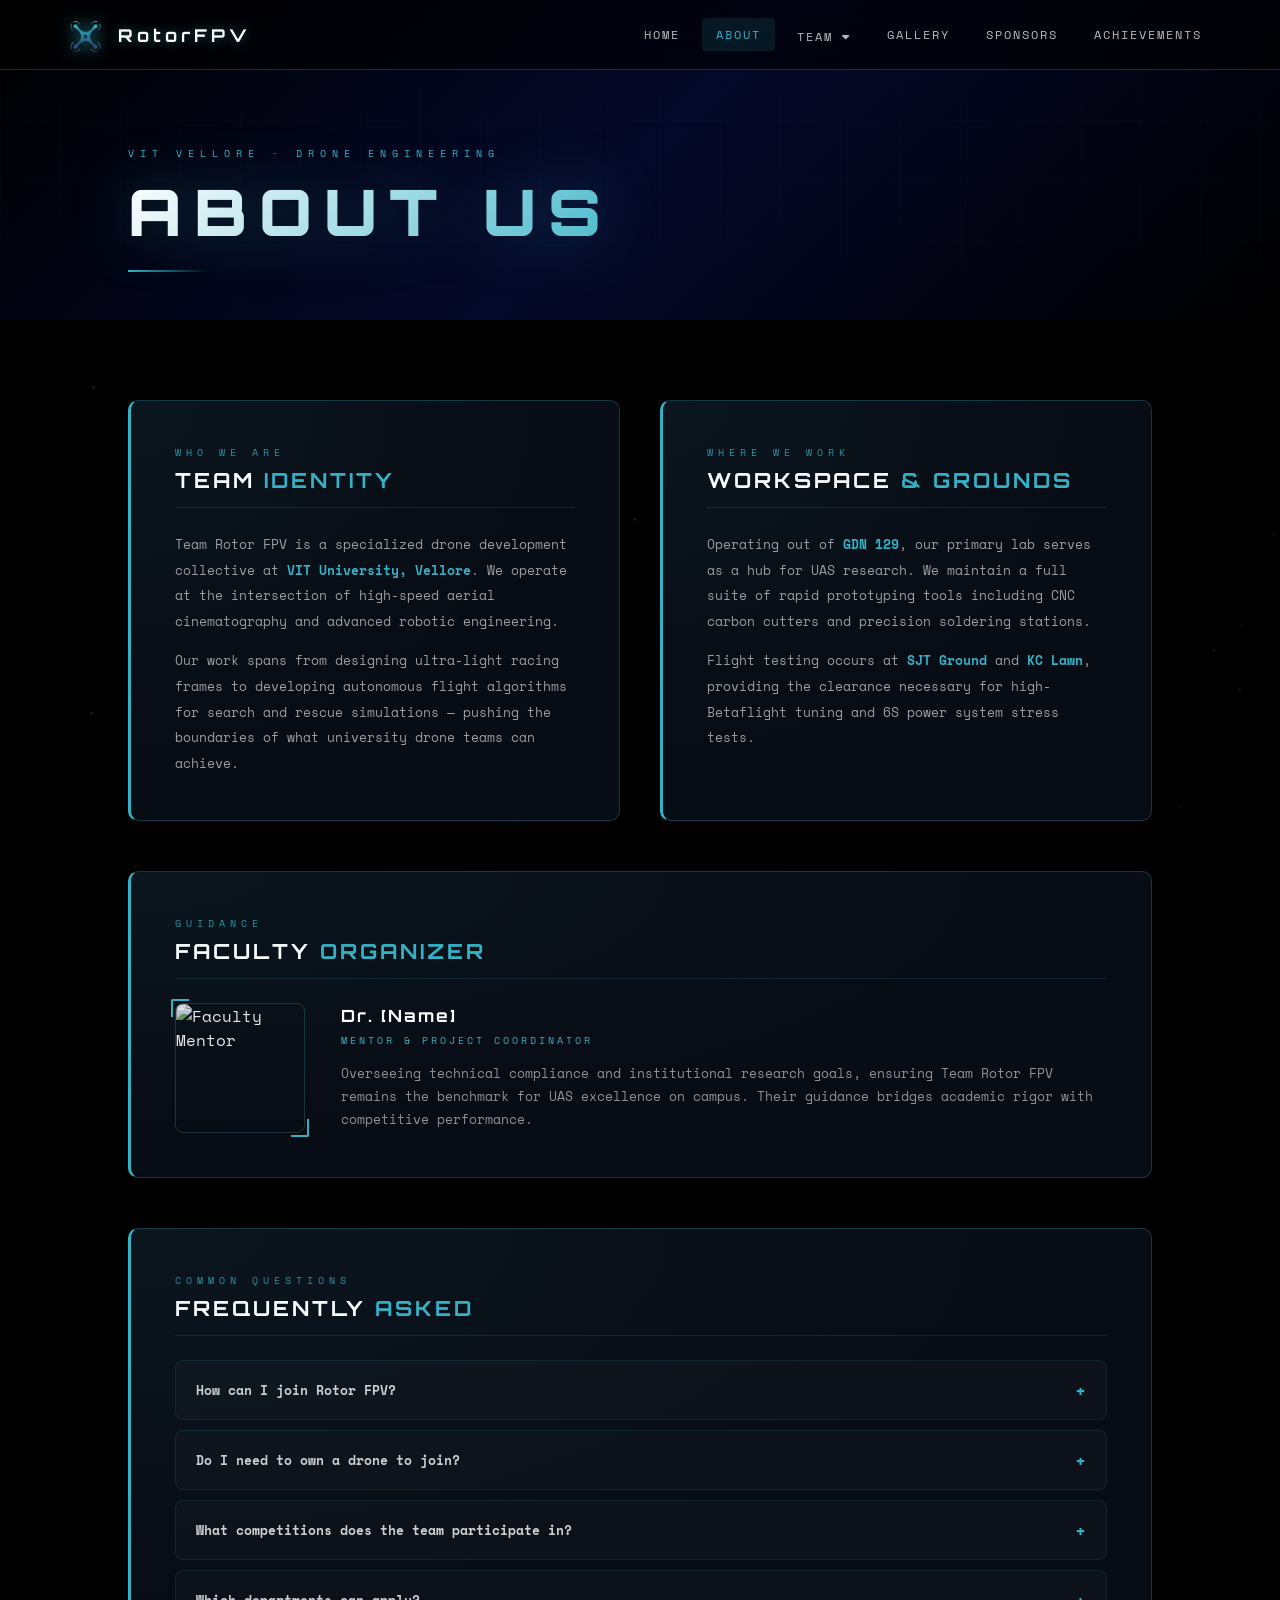
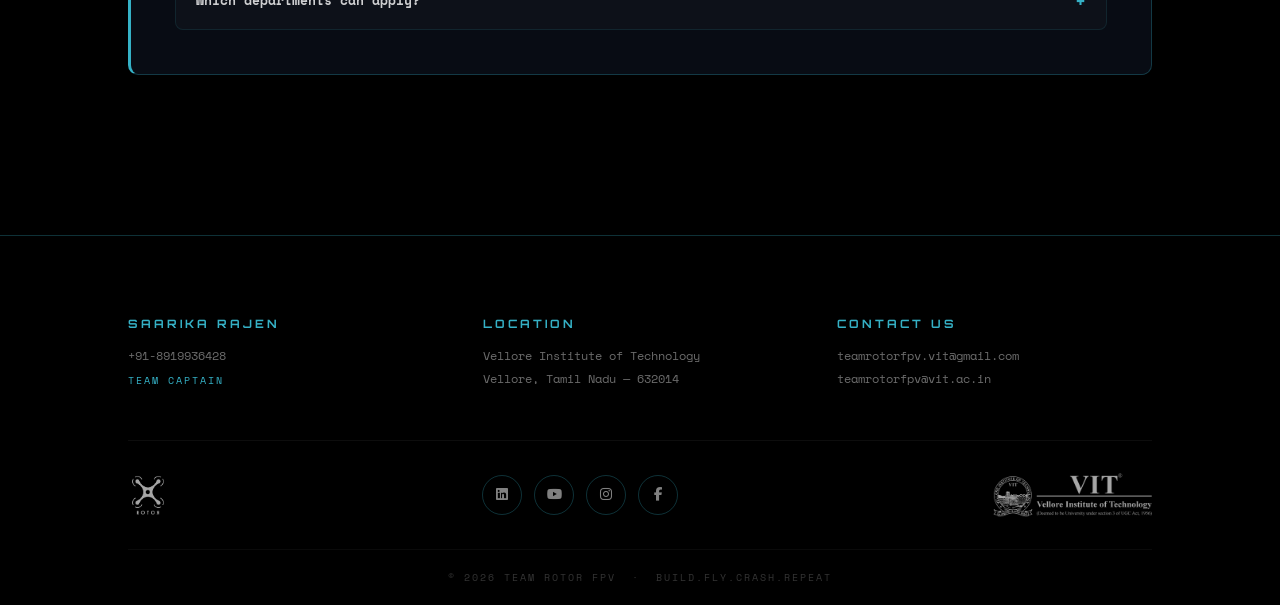
==== commit b088db57: "new" ====
--- a/about.html
+++ b/about.html
@@ -1,425 +1,915 @@
 <!DOCTYPE html>
 <html lang="en">
-
 <head>
     <meta charset="UTF-8">
     <meta name="viewport" content="width=device-width, initial-scale=1.0">
     <title>About Us | Team Rotor FPV</title>
-    <meta name="description"
-        content="Learn about Team Rotor FPV — VIT Vellore's drone racing team. Our identity, workspace, faculty, and FAQs.">
-
     <link rel="stylesheet" href="https://cdnjs.cloudflare.com/ajax/libs/font-awesome/6.5.0/css/all.min.css">
-    <link href="https://fonts.googleapis.com/css2?family=Michroma&family=Inter:wght@400;500;700&display=swap"
-        rel="stylesheet">
-
-    <link rel="stylesheet" href="css/style.css">
+    <link href="https://fonts.googleapis.com/css2?family=Michroma&family=Orbitron:wght@400;600;700;900&family=Space+Mono:wght@400;700&display=swap" rel="stylesheet">
 
     <style>
-        /* --- ABOUT PAGE SPECIFIC STYLES --- */
+        /* ───── RESET & BASE ───── */
+        *, *::before, *::after { box-sizing: border-box; margin: 0; padding: 0; }
+
+        :root {
+            --cyan: #35B1C6;
+            --cyan-glow: rgba(53,177,198,0.55);
+            --cyan-dim: rgba(53,177,198,0.12);
+            --cyan-border: rgba(53,177,198,0.28);
+            --white: #ffffff;
+            --dark: #000000;
+            --dark-card: rgba(10,15,25,0.82);
+        }
+
+        html { scroll-behavior: smooth; }
+
         body {
             margin: 0;
             padding: 0;
-        }
-
-        /* Parallax Team Background */
-        .about-parallax-bg {
+            background: #000;
+            font-family: 'Space Mono', monospace;
+            color: #fff;
+            overflow-x: hidden;
+        }
+
+        /* ───── PARTICLES ───── */
+        #particle-canvas {
             position: fixed;
-            top: 0;
-            left: 0;
-            width: 100%;
-            height: 100%;
-            background: linear-gradient(rgba(0, 0, 0, 0.75), rgba(0, 0, 0, 0.75)), url('images/team-background.jpg');
-            background-attachment: fixed;
-            background-position: center;
-            background-repeat: no-repeat;
-            background-size: cover;
-            z-index: -1;
-        }
-
+            top: 0; left: 0;
+            width: 100%; height: 100%;
+            pointer-events: none;
+            z-index: 0;
+            opacity: 0.5;
+        }
+
+        /* ───── NAVBAR ───── */
+        .navbar {
+            position: fixed;
+            top: 0; left: 0; right: 0;
+            z-index: 1000;
+            display: flex;
+            align-items: center;
+            justify-content: space-between;
+            padding: 0 5%;
+            height: 70px;
+            background: rgba(0,0,0,0.6);
+            backdrop-filter: blur(18px);
+            border-bottom: 1px solid var(--cyan-border);
+            transition: background 0.3s;
+        }
+
+        .navbar.scrolled { background: rgba(0,0,0,0.95); }
+
+        .logo-section {
+            display: flex;
+            align-items: center;
+            gap: 12px;
+            text-decoration: none;
+        }
+
+        .logo {
+            width: 42px; height: 42px;
+            object-fit: contain;
+            filter: drop-shadow(0 0 8px var(--cyan));
+        }
+
+        .brand-name {
+            font-family: 'Orbitron', sans-serif;
+            font-size: 1.1rem;
+            font-weight: 700;
+            letter-spacing: 4px;
+            color: #fff;
+            text-shadow: 0 0 12px var(--cyan-glow);
+        }
+
+        .nav-links {
+            display: flex;
+            align-items: center;
+            gap: 8px;
+        }
+
+        .nav-links a, .dropbtn {
+            font-family: 'Space Mono', monospace;
+            font-size: 0.72rem;
+            letter-spacing: 2px;
+            text-transform: uppercase;
+            color: rgba(255,255,255,0.72);
+            text-decoration: none;
+            padding: 8px 14px;
+            border-radius: 4px;
+            transition: all 0.25s;
+            cursor: pointer;
+            border: none;
+            background: none;
+        }
+
+        .nav-links a:hover, .dropbtn:hover {
+            color: var(--cyan);
+            background: var(--cyan-dim);
+        }
+
+        .nav-links a.active {
+            color: var(--cyan);
+            background: var(--cyan-dim);
+        }
+
+        .dropdown { position: relative; }
+
+        .dropdown-content {
+            display: none;
+            position: absolute;
+            top: calc(100% + 8px);
+            left: 50%;
+            transform: translateX(-50%);
+            background: rgba(0,0,0,0.96);
+            border: 1px solid var(--cyan-border);
+            border-radius: 8px;
+            overflow: hidden;
+            min-width: 120px;
+            backdrop-filter: blur(20px);
+        }
+
+        .dropdown:hover .dropdown-content { display: block; }
+
+        .dropdown-content a {
+            display: block;
+            padding: 10px 20px;
+            font-size: 0.7rem;
+            letter-spacing: 2px;
+            color: rgba(255,255,255,0.7);
+            transition: all 0.2s;
+        }
+
+        .dropdown-content a:hover {
+            color: var(--cyan);
+            background: var(--cyan-dim);
+            padding-left: 28px;
+        }
+
+        /* HAMBURGER */
+        .hamburger {
+            display: none;
+            flex-direction: column;
+            gap: 5px;
+            cursor: pointer;
+            padding: 8px;
+        }
+        .hamburger span {
+            display: block;
+            width: 24px; height: 2px;
+            background: var(--cyan);
+            border-radius: 2px;
+            transition: all 0.3s;
+        }
+        .hamburger.open span:nth-child(1) { transform: translateY(7px) rotate(45deg); }
+        .hamburger.open span:nth-child(2) { opacity: 0; }
+        .hamburger.open span:nth-child(3) { transform: translateY(-7px) rotate(-45deg); }
+
+        .mobile-menu {
+            display: none;
+            position: fixed;
+            top: 70px; left: 0; right: 0;
+            background: rgba(0,0,0,0.97);
+            backdrop-filter: blur(20px);
+            border-bottom: 1px solid var(--cyan-border);
+            z-index: 999;
+            padding: 20px 0;
+            flex-direction: column;
+            gap: 4px;
+        }
+        .mobile-menu.open { display: flex; }
+        .mobile-menu a {
+            font-family: 'Space Mono', monospace;
+            font-size: 0.75rem;
+            letter-spacing: 2px;
+            text-transform: uppercase;
+            color: rgba(255,255,255,0.7);
+            text-decoration: none;
+            padding: 12px 8%;
+            transition: all 0.2s;
+            border-left: 2px solid transparent;
+        }
+        .mobile-menu a:hover {
+            color: var(--cyan);
+            border-left-color: var(--cyan);
+            background: var(--cyan-dim);
+        }
+        .mobile-menu .sub-label {
+            font-size: 0.6rem;
+            color: var(--cyan);
+            padding: 8px 8% 4px;
+            letter-spacing: 3px;
+            opacity: 0.7;
+        }
+
+        /* ───── PAGE HERO BANNER ───── */
+        .page-hero {
+            position: relative;
+            padding-top: 70px;
+            height: clamp(220px, 35vw, 320px);
+            display: flex;
+            align-items: flex-end;
+            justify-content: flex-start;
+            overflow: hidden;
+        }
+
+        .page-hero-bg {
+            position: absolute;
+            inset: 0;
+            background:
+                linear-gradient(135deg, rgba(0,0,0,0.96) 0%, rgba(5,10,48,0.85) 50%, rgba(0,0,0,0.97) 100%);
+            z-index: 1;
+        }
+
+        /* Grid lines */
+        .page-hero-grid {
+            position: absolute;
+            inset: 0;
+            background-image:
+                linear-gradient(rgba(53,177,198,0.04) 1px, transparent 1px),
+                linear-gradient(90deg, rgba(53,177,198,0.04) 1px, transparent 1px);
+            background-size: 60px 60px;
+            z-index: 2;
+            mask-image: linear-gradient(to bottom, transparent 0%, rgba(0,0,0,0.6) 40%, rgba(0,0,0,0.6) 70%, transparent 100%);
+        }
+
+        .page-hero-content {
+            position: relative;
+            z-index: 3;
+            padding: 0 clamp(5%, 10%, 160px) 48px;
+        }
+
+        .page-hero-eyebrow {
+            font-size: 0.65rem;
+            letter-spacing: 6px;
+            color: var(--cyan);
+            text-transform: uppercase;
+            display: block;
+            margin-bottom: 10px;
+            opacity: 0;
+            animation: fadeUp 0.8s ease 0.2s forwards;
+        }
+
+        .page-hero-title {
+            font-family: 'Orbitron', sans-serif;
+            font-size: clamp(2rem, 6vw, 4rem);
+            font-weight: 900;
+            letter-spacing: clamp(4px, 1.5vw, 12px);
+            background: linear-gradient(135deg, #fff 0%, var(--cyan) 60%, #fff 100%);
+            background-size: 200%;
+            -webkit-background-clip: text;
+            -webkit-text-fill-color: transparent;
+            background-clip: text;
+            animation: gradientShift 5s ease infinite, fadeUp 0.8s ease 0.4s both;
+            filter: drop-shadow(0 0 30px rgba(53,177,198,0.3));
+        }
+
+        /* Horizontal rule with glow */
+        .page-hero-line {
+            width: 80px;
+            height: 2px;
+            background: linear-gradient(90deg, var(--cyan), transparent);
+            margin-top: 18px;
+            opacity: 0;
+            animation: fadeUp 0.8s ease 0.6s forwards;
+        }
+
+        /* ───── MAIN CONTENT ───── */
         .about-container {
-            padding: clamp(60px, 8vw, 80px) clamp(5%, 8%, 10%);
-            max-width: 1100px;
+            position: relative;
+            z-index: 1;
+            padding: clamp(40px, 8vw, 80px) clamp(5%, 10%, 160px);
+            max-width: 1300px;
             margin: 0 auto;
-        }
-
-        /* HUD Glass Panels */
+            display: flex;
+            flex-direction: column;
+            gap: clamp(28px, 5vw, 50px);
+        }
+
+        /* ───── GLASS PANEL ───── */
         .glass-panel {
-            background: rgba(10, 31, 74, 0.6);
-            backdrop-filter: blur(12px);
-            -webkit-backdrop-filter: blur(12px);
-            border: 1px solid rgba(0, 212, 255, 0.15);
-            border-left: 4px solid #00d4ff;
-            padding: clamp(25px, 4vw, 40px);
-            margin-bottom: clamp(30px, 5vw, 60px);
-            border-radius: 4px;
-            transition: transform 0.5s var(--transition-smooth),
-                border-color 0.5s ease,
-                box-shadow 0.5s ease;
-            will-change: transform;
-        }
+            background: var(--dark-card);
+            backdrop-filter: blur(16px);
+            -webkit-backdrop-filter: blur(16px);
+            border: 1px solid var(--cyan-border);
+            border-left: 3px solid var(--cyan);
+            border-radius: 10px;
+            padding: clamp(24px, 5vw, 44px);
+            position: relative;
+            overflow: hidden;
+            transition: transform 0.35s ease, box-shadow 0.35s ease;
+        }
+
+        .glass-panel::before {
+            content: '';
+            position: absolute;
+            inset: 0;
+            background: radial-gradient(ellipse at 0% 0%, rgba(53,177,198,0.06), transparent 60%);
+            pointer-events: none;
+        }
+
+        /* Top shimmer line on hover */
+        .glass-panel::after {
+            content: '';
+            position: absolute;
+            top: 0; left: 0; right: 0;
+            height: 1px;
+            background: linear-gradient(90deg, transparent, var(--cyan), transparent);
+            transform: scaleX(0);
+            transition: transform 0.5s ease;
+        }
+
+        .glass-panel:hover::after { transform: scaleX(1); }
 
         .glass-panel:hover {
             transform: translateY(-4px);
-            border-color: rgba(0, 212, 255, 0.4);
-            box-shadow: 0 8px 40px rgba(0, 102, 255, 0.1);
+            box-shadow: 0 12px 60px rgba(53,177,198,0.1);
+        }
+
+        /* Panel label + header */
+        .panel-label {
+            font-size: 0.6rem;
+            letter-spacing: 5px;
+            color: var(--cyan);
+            text-transform: uppercase;
+            display: block;
+            margin-bottom: 8px;
+            opacity: 0.8;
         }
 
         .tech-header {
-            font-family: 'Michroma', sans-serif;
-            color: #00d4ff;
-            font-size: clamp(0.9rem, 2vw, 1.1rem);
-            margin-bottom: 20px;
+            font-family: 'Orbitron', sans-serif;
+            color: #fff;
+            font-size: clamp(0.95rem, 2.5vw, 1.3rem);
+            font-weight: 700;
+            letter-spacing: 3px;
             text-transform: uppercase;
+            margin-bottom: 24px;
+            padding-bottom: 14px;
+            border-bottom: 1px solid rgba(53,177,198,0.15);
+        }
+
+        .tech-header span { color: var(--cyan); }
+
+        .section-content p {
+            font-family: 'Space Mono', monospace;
+            color: rgba(255,255,255,0.6);
+            line-height: 1.95;
+            margin-bottom: 14px;
+            font-size: clamp(0.72rem, 1.5vw, 0.82rem);
+        }
+
+        .section-content p:last-child { margin-bottom: 0; }
+
+        .section-content p strong {
+            color: var(--cyan);
+            font-weight: 700;
+        }
+
+        /* ───── TWO-COL PANELS ───── */
+        .two-col {
+            display: grid;
+            grid-template-columns: 1fr 1fr;
+            gap: clamp(20px, 4vw, 40px);
+        }
+
+        /* ───── FACULTY CARD ───── */
+        .faculty-card {
+            display: flex;
+            gap: clamp(20px, 4vw, 36px);
+            align-items: center;
+        }
+
+        .faculty-pic-wrap {
+            flex-shrink: 0;
+            position: relative;
+        }
+
+        .faculty-pic {
+            width: clamp(90px, 15vw, 130px);
+            height: clamp(90px, 15vw, 130px);
+            object-fit: cover;
+            border-radius: 8px;
+            border: 1px solid var(--cyan-border);
+            filter: grayscale(0.3) brightness(0.9);
+            transition: filter 0.3s;
+            display: block;
+        }
+
+        .faculty-card:hover .faculty-pic {
+            filter: grayscale(0) brightness(1.05);
+        }
+
+        /* Cyan corner bracket */
+        .faculty-pic-wrap::before {
+            content: '';
+            position: absolute;
+            top: -4px; left: -4px;
+            width: 18px; height: 18px;
+            border-top: 2px solid var(--cyan);
+            border-left: 2px solid var(--cyan);
+            border-radius: 2px 0 0 0;
+        }
+        .faculty-pic-wrap::after {
+            content: '';
+            position: absolute;
+            bottom: -4px; right: -4px;
+            width: 18px; height: 18px;
+            border-bottom: 2px solid var(--cyan);
+            border-right: 2px solid var(--cyan);
+            border-radius: 0 0 2px 0;
+        }
+
+        .faculty-details h4 {
+            font-family: 'Orbitron', sans-serif;
+            color: #fff;
+            font-size: clamp(0.85rem, 2vw, 1.05rem);
+            font-weight: 700;
             letter-spacing: 2px;
-        }
-
-        .section-content p {
-            font-family: 'Inter', sans-serif;
-            color: #ddd;
-            line-height: 1.85;
-            margin-bottom: 15px;
-            font-size: clamp(0.85rem, 1.5vw, 0.95rem);
-        }
-
-        /* Faculty Section */
-        .faculty-card {
-            display: flex;
-            gap: clamp(15px, 3vw, 30px);
-            align-items: center;
-        }
-
-        .faculty-pic {
-            width: clamp(100px, 15vw, 150px);
-            height: clamp(100px, 15vw, 150px);
-            border: 2px solid #00d4ff;
-            object-fit: cover;
-            filter: grayscale(0.5);
-            flex-shrink: 0;
-            transition: filter 0.5s ease;
-        }
-
-        .faculty-pic:hover {
-            filter: grayscale(0);
-        }
-
-        .faculty-details h4 {
-            font-family: 'Michroma', sans-serif;
-            color: #fff;
-            margin: 0 0 5px 0;
-            font-size: clamp(0.9rem, 2vw, 1.1rem);
+            margin-bottom: 6px;
         }
 
         .faculty-role {
-            color: #00d4ff;
+            font-size: 0.65rem;
+            letter-spacing: 3px;
+            color: var(--cyan);
+            text-transform: uppercase;
+            margin-bottom: 14px;
+            display: block;
+        }
+
+        .faculty-details p {
+            font-family: 'Space Mono', monospace;
+            color: rgba(255,255,255,0.55);
+            line-height: 1.8;
+            font-size: clamp(0.7rem, 1.4vw, 0.8rem);
+        }
+
+        /* ───── FAQ ───── */
+        .faq-list {
+            display: flex;
+            flex-direction: column;
+            gap: 10px;
+        }
+
+        .faq-item {
+            background: rgba(255,255,255,0.025);
+            border: 1px solid rgba(53,177,198,0.12);
+            border-radius: 8px;
+            overflow: hidden;
+            transition: border-color 0.25s;
+        }
+
+        .faq-item[open] {
+            border-color: var(--cyan-border);
+        }
+
+        .faq-item summary {
+            font-family: 'Space Mono', monospace;
+            font-size: clamp(0.72rem, 1.5vw, 0.82rem);
+            color: rgba(255,255,255,0.8);
             font-weight: 700;
-            font-size: 0.8rem;
-            text-transform: uppercase;
-            margin-bottom: 15px;
-        }
-
-        /* FAQ Interactive Details */
-        .faq-item {
-            background: rgba(255, 255, 255, 0.03);
-            margin-bottom: 10px;
-            padding: 15px;
-            border-radius: 4px;
-            border: 1px solid rgba(255, 255, 255, 0.05);
-            transition: background 0.3s ease, border-color 0.3s ease;
-        }
-
-        .faq-item:hover {
-            background: rgba(0, 212, 255, 0.04);
-            border-color: rgba(0, 212, 255, 0.15);
-        }
-
-        .faq-item summary {
-            font-family: 'Inter', sans-serif;
-            color: #00d4ff;
-            font-weight: 600;
             cursor: pointer;
             list-style: none;
-            position: relative;
-            padding-right: 25px;
-            transition: color 0.3s ease;
-        }
-
-        .faq-item summary::-webkit-details-marker {
-            display: none;
-        }
+            padding: 16px 20px;
+            display: flex;
+            align-items: center;
+            justify-content: space-between;
+            gap: 12px;
+            transition: color 0.2s;
+        }
+
+        .faq-item summary::-webkit-details-marker { display: none; }
 
         .faq-item summary::after {
             content: '+';
-            position: absolute;
-            right: 0;
-            top: 0;
-            font-size: 1.2rem;
-            color: #00d4ff;
-            transition: transform 0.3s ease;
+            font-size: 1.1rem;
+            color: var(--cyan);
+            flex-shrink: 0;
+            transition: transform 0.3s;
         }
 
         .faq-item[open] summary::after {
             transform: rotate(45deg);
         }
 
-        .faq-item summary:hover {
-            color: #fff;
-        }
-
-        .faq-item p {
-            padding-top: 15px;
-            font-size: 0.9rem;
-            color: #ccc;
-            border-top: 1px solid rgba(255, 255, 255, 0.08);
-            margin-top: 10px;
-            animation: faqFadeIn 0.3s ease;
-        }
-
-        @keyframes faqFadeIn {
-            from {
-                opacity: 0;
-                transform: translateY(-5px);
-            }
-
-            to {
-                opacity: 1;
-                transform: translateY(0);
-            }
-        }
-
-        /* Scroll Reveal */
+        .faq-item summary:hover { color: var(--cyan); }
+
+        .faq-body {
+            padding: 0 20px 18px;
+            border-top: 1px solid rgba(53,177,198,0.1);
+        }
+
+        .faq-body p {
+            font-family: 'Space Mono', monospace;
+            font-size: clamp(0.7rem, 1.4vw, 0.78rem);
+            color: rgba(255,255,255,0.5);
+            line-height: 1.85;
+            padding-top: 14px;
+        }
+
+        /* ───── REVEAL ───── */
         .reveal {
             opacity: 0;
-            transform: translateY(30px);
-            transition: opacity 0.7s var(--transition-smooth),
-                transform 0.7s var(--transition-smooth);
-            will-change: opacity, transform;
-        }
-
-        .reveal.active {
-            opacity: 1;
-            transform: translateY(0);
-        }
-
-        .reveal:nth-child(2) {
-            transition-delay: 0.1s;
-        }
-
-        .reveal:nth-child(3) {
-            transition-delay: 0.2s;
-        }
-
-        .reveal:nth-child(4) {
-            transition-delay: 0.3s;
-        }
-
-        /* --- RESPONSIVE --- */
-        @media (max-width: 768px) {
-            .faculty-card {
-                flex-direction: column;
-                text-align: center;
-            }
+            transform: translateY(36px);
+            transition: opacity 0.85s ease, transform 0.85s ease;
+        }
+        .reveal.active { opacity: 1; transform: translateY(0); }
+        .reveal-delay-1 { transition-delay: 0.1s; }
+        .reveal-delay-2 { transition-delay: 0.22s; }
+        .reveal-delay-3 { transition-delay: 0.34s; }
+
+        /* ───── FOOTER ───── */
+        .main-footer {
+            position: relative;
+            z-index: 1;
+            background: #000;
+            border-top: 1px solid var(--cyan-border);
+            padding: clamp(40px, 8vw, 80px) clamp(5%, 10%, 160px) 0;
+            margin-top: clamp(40px, 8vw, 80px);
+        }
+
+        .footer-grid {
+            display: grid;
+            grid-template-columns: repeat(3, 1fr);
+            gap: 40px;
+            padding-bottom: 50px;
+            border-bottom: 1px solid rgba(255,255,255,0.05);
+        }
+
+        .footer-section h3 {
+            font-family: 'Orbitron', sans-serif;
+            font-size: 0.72rem;
+            letter-spacing: 3px;
+            color: var(--cyan);
+            margin-bottom: 14px;
+            text-transform: uppercase;
+        }
+
+        .footer-section p,
+        .footer-section a,
+        .footer-link {
+            font-family: 'Space Mono', monospace;
+            font-size: 0.75rem;
+            color: rgba(255,255,255,0.42);
+            line-height: 1.85;
+            display: block;
+            text-decoration: none;
+            transition: color 0.2s;
+        }
+
+        .footer-section a:hover,
+        .footer-link:hover { color: var(--cyan); }
+
+        .contact-title {
+            font-size: 0.62rem !important;
+            letter-spacing: 2px;
+            color: var(--cyan) !important;
+            text-transform: uppercase;
+            margin-top: 4px;
+        }
+
+        .footer-branding {
+            display: flex;
+            align-items: center;
+            justify-content: space-between;
+            padding: 32px 0;
+            flex-wrap: wrap;
+            gap: 24px;
+        }
+
+        .footer-logo, .partner-logo {
+            height: 44px;
+            object-fit: contain;
+            opacity: 0.65;
+            filter: brightness(0) invert(1);
+            transition: opacity 0.3s;
+        }
+        .footer-logo:hover, .partner-logo:hover { opacity: 1; }
+
+        .social-links {
+            display: flex;
+            gap: 12px;
+        }
+
+        .social-links a {
+            width: 40px; height: 40px;
+            border: 1px solid var(--cyan-border);
+            border-radius: 50%;
+            display: flex;
+            align-items: center;
+            justify-content: center;
+            color: rgba(255,255,255,0.5);
+            font-size: 0.85rem;
+            text-decoration: none;
+            transition: all 0.3s;
+        }
+
+        .social-links a:hover {
+            color: var(--cyan);
+            border-color: var(--cyan);
+            box-shadow: 0 0 20px rgba(53,177,198,0.3);
+            transform: translateY(-3px);
+        }
+
+        .footer-copyright {
+            padding: 20px 0;
+            text-align: center;
+            border-top: 1px solid rgba(255,255,255,0.04);
+        }
+
+        .footer-copyright p {
+            font-size: 0.62rem;
+            letter-spacing: 2px;
+            color: rgba(255,255,255,0.2);
+            text-transform: uppercase;
+        }
+
+        /* ───── ANIMATIONS ───── */
+        @keyframes fadeUp {
+            from { opacity: 0; transform: translateY(20px); }
+            to   { opacity: 1; transform: translateY(0); }
+        }
+
+        @keyframes gradientShift {
+            0%, 100% { background-position: 0% 50%; }
+            50%       { background-position: 100% 50%; }
+        }
+
+        @keyframes pulse {
+            0%, 100% { box-shadow: 0 0 0 0 rgba(53,177,198,0); }
+            50%       { box-shadow: 0 0 0 6px rgba(53,177,198,0.1); }
+        }
+
+        /* ───── RESPONSIVE ───── */
+        @media (max-width: 900px) {
+            .nav-links { display: none; }
+            .hamburger { display: flex; }
+            .two-col { grid-template-columns: 1fr; }
+        }
+
+        @media (max-width: 600px) {
+            .footer-grid { grid-template-columns: 1fr; gap: 28px; }
+            .footer-branding { justify-content: center; text-align: center; }
+            .faculty-card { flex-direction: column; align-items: flex-start; gap: 20px; }
         }
     </style>
 </head>
-
 <body>
 
-    <nav class="navbar" id="main-navbar">
-        <div class="logo-section">
-            <img src="images/logo.png" class="logo" alt="Rotor FPV Logo">
-            <span class="brand-name">RotorFPV</span>
-        </div>
-        <button class="hamburger" id="hamburger" aria-label="Toggle navigation menu">
-            <span></span>
-            <span></span>
-            <span></span>
-        </button>
-        <div class="nav-links" id="nav-links">
-            <a href="index.html">Home</a>
-            <a href="about.html">About</a>
-            <div class="dropdown">
-                <span class="dropbtn">Team <i class="fa fa-caret-down"></i></span>
-                <div class="dropdown-content">
-                    <a href="team2026.html">2026</a>
-                    <a href="team2025.html">2025</a>
-                    <a href="team2024.html">2024</a>
-                </div>
-            </div>
-            <a href="gallery.html">Gallery</a>
-            <a href="sponsors.html">Sponsors</a>
-            <a href="achievements.html">Achievements</a>
-        </div>
-        <div class="nav-overlay" id="nav-overlay"></div>
-    </nav>
-
-    <div class="about-parallax-bg"></div>
-
-    <main class="about-container">
-
-        <section class="glass-panel reveal">
-            <h2 class="tech-header">01. Team Identity</h2>
-            <div class="section-content">
-                <p>Team Rotor FPV is a specialized drone development collective at VIT University, Vellore. We operate
-                    at the intersection of high-speed aerial cinematography and advanced robotic engineering.</p>
-                <p>Our work spans from designing ultra-light racing frames to developing autonomous flight algorithms
-                    for search and rescue simulations.</p>
-            </div>
-        </section>
-
-        <section class="glass-panel reveal">
-            <h2 class="tech-header">02. Workspace & Grounds</h2>
-            <div class="section-content">
-                <p>Operating out of <strong>Creation Labs</strong>, our hangar serves as a primary hub for UAS research.
-                    We maintain a full suite of rapid prototyping tools including CNC carbon cutters and precision
-                    soldering stations.</p>
-                <p>Our flight testing occurs at designated university grounds, providing the clearance necessary for
-                    high-Betaflight tuning and 6S power system stress tests.</p>
-            </div>
-        </section>
-
-        <section class="glass-panel reveal">
-            <h2 class="tech-header">03. Faculty Organizer</h2>
-            <div class="faculty-card">
-                <img src="images/faculty-organizer.jpg" alt="Faculty Mentor" class="faculty-pic">
-                <div class="faculty-details">
-                    <h4>Dr. [Name]</h4>
-                    <p class="faculty-role">Mentor & Project Coordinator</p>
-                    <p class="section-content">Overseeing technical compliance and institutional research goals,
-                        ensuring our team remains the benchmark for UAS excellence on campus.</p>
-                </div>
-            </div>
-        </section>
-
-        <section class="glass-panel reveal">
-            <h2 class="tech-header">04. Frequently Asked</h2>
-            <div class="faq-container">
-                <details class="faq-item">
-                    <summary>How can I join Rotor FPV?</summary>
-                    <p>Recruitments happen once a year. We look for students passionate about embedded systems,
-                        structural design, or professional piloting.</p>
-                </details>
-                <details class="faq-item">
-                    <summary>Do I need to own a drone to join?</summary>
-                    <p>No. We provide the equipment, simulators, and training required to go from a beginner to a
-                        certified team pilot.</p>
-                </details>
-            </div>
-        </section>
-
-    </main>
-
-    <footer class="main-footer">
-        <div class="footer-grid">
-            <div class="footer-section">
-                <h3>Saarika Rajen</h3>
-                <p class="contact-detail">+91-8919936428</p>
-                <p class="contact-title">Team Captain</p>
-            </div>
-            <div class="footer-section">
-                <h3>Vellore Institute of Technology</h3>
-                <p>Vellore, Tamil Nadu - 632014</p>
-            </div>
-            <div class="footer-section">
-                <h3>Contact Us</h3>
-                <a href="mailto:teamrotorfpv.vit@gmail.com" class="footer-link">teamrotorfpv.vit@gmail.com</a>
-                <a href="mailto:teamrotorfpv@vit.ac.in" class="footer-link">teamrotorfpv@vit.ac.in</a>
+<!-- Particles -->
+<canvas id="particle-canvas"></canvas>
+
+<!-- NAVBAR -->
+<nav class="navbar" id="navbar">
+    <div class="logo-section">
+        <img src="images/logo.png" class="logo" alt="Rotor FPV Logo">
+        <span class="brand-name">RotorFPV</span>
+    </div>
+
+    <div class="nav-links">
+        <a href="index.html">Home</a>
+        <a href="about.html" class="active">About</a>
+        <div class="dropdown">
+            <span class="dropbtn">Team <i class="fa fa-caret-down"></i></span>
+            <div class="dropdown-content">
+                <a href="team2026.html">2026</a>
+                <a href="team2025.html">2025</a>
+                <a href="team2024.html">2024</a>
             </div>
         </div>
-
-        <div class="footer-branding">
-            <div class="brand-left">
-                <img src="images/white VIT-ROTOR.png" class="footer-logo" alt="Rotor FPV">
-            </div>
-            <div class="social-links">
-                <a href="https://www.linkedin.com/company/team-rotorfpv" target="_blank" aria-label="LinkedIn"><i
-                        class="fab fa-linkedin"></i></a>
-                <a href="https://youtube.com" target="_blank" aria-label="YouTube"><i class="fab fa-youtube"></i></a>
-                <a href="https://www.instagram.com/teamrotorfpv" target="_blank" aria-label="Instagram"><i
-                        class="fab fa-instagram"></i></a>
-                <a href="https://facebook.com" target="_blank" aria-label="Facebook"><i
-                        class="fab fa-facebook-f"></i></a>
-            </div>
-            <div class="brand-right">
-                <img src="images/vitlogo.png" class="partner-logo" alt="VIT">
+        <a href="gallery.html">Gallery</a>
+        <a href="sponsors.html">Sponsors</a>
+        <a href="achievements.html">Achievements</a>
+    </div>
+
+    <div class="hamburger" id="hamburger">
+        <span></span><span></span><span></span>
+    </div>
+</nav>
+
+<!-- MOBILE MENU -->
+<div class="mobile-menu" id="mobile-menu">
+    <a href="index.html">Home</a>
+    <a href="about.html">About</a>
+    <span class="sub-label">Team</span>
+    <a href="team2026.html" style="padding-left:12%">2026</a>
+    <a href="team2025.html" style="padding-left:12%">2025</a>
+    <a href="team2024.html" style="padding-left:12%">2024</a>
+    <a href="gallery.html">Gallery</a>
+    <a href="sponsors.html">Sponsors</a>
+    <a href="achievements.html">Achievements</a>
+</div>
+
+<!-- PAGE HERO -->
+<div class="page-hero">
+    <div class="page-hero-bg"></div>
+    <div class="page-hero-grid"></div>
+    <div class="page-hero-content">
+        <span class="page-hero-eyebrow">VIT Vellore · Drone Engineering</span>
+        <h1 class="page-hero-title">ABOUT US</h1>
+        <div class="page-hero-line"></div>
+    </div>
+</div>
+
+<!-- CONTENT -->
+<main class="about-container">
+
+    <!-- Team Identity + Workspace (2-col on desktop) -->
+    <div class="two-col">
+
+        <div class="glass-panel reveal">
+            <span class="panel-label">Who We Are</span>
+            <h2 class="tech-header">Team <span>Identity</span></h2>
+            <div class="section-content">
+                <p>Team Rotor FPV is a specialized drone development collective at <strong>VIT University, Vellore</strong>. We operate at the intersection of high-speed aerial cinematography and advanced robotic engineering.</p>
+                <p>Our work spans from designing ultra-light racing frames to developing autonomous flight algorithms for search and rescue simulations — pushing the boundaries of what university drone teams can achieve.</p>
             </div>
         </div>
 
-        <div class="footer-copyright">
-            <p>&copy; Copyright - Team Rotor FPV 2026 | Build.Fly.Crash.Repeat</p>
+        <div class="glass-panel reveal reveal-delay-1">
+            <span class="panel-label">Where We Work</span>
+            <h2 class="tech-header">Workspace <span>&amp; Grounds</span></h2>
+            <div class="section-content">
+                <p>Operating out of <strong>GDN 129</strong>, our primary lab serves as a hub for UAS research. We maintain a full suite of rapid prototyping tools including CNC carbon cutters and precision soldering stations.</p>
+                <p>Flight testing occurs at <strong>SJT Ground</strong> and <strong>KC Lawn</strong>, providing the clearance necessary for high-Betaflight tuning and 6S power system stress tests.</p>
+            </div>
         </div>
-    </footer>
-
-    <script>
-        // --- MOBILE NAV TOGGLE ---
-        const hamburger = document.getElementById('hamburger');
-        const navLinks = document.getElementById('nav-links');
-        const navOverlay = document.getElementById('nav-overlay');
-
-        hamburger.addEventListener('click', () => {
-            hamburger.classList.toggle('active');
-            navLinks.classList.toggle('active');
-            navOverlay.classList.toggle('active');
-            document.body.style.overflow = navLinks.classList.contains('active') ? 'hidden' : '';
-        });
-
-        navOverlay.addEventListener('click', () => {
-            hamburger.classList.remove('active');
-            navLinks.classList.remove('active');
-            navOverlay.classList.remove('active');
-            document.body.style.overflow = '';
-        });
-
-        navLinks.querySelectorAll('a').forEach(link => {
-            link.addEventListener('click', () => {
-                if (window.innerWidth <= 768) {
-                    hamburger.classList.remove('active');
-                    navLinks.classList.remove('active');
-                    navOverlay.classList.remove('active');
-                    document.body.style.overflow = '';
-                }
-            });
-        });
-
-        const dropdowns = document.querySelectorAll('.dropdown');
-        dropdowns.forEach(dd => {
-            dd.querySelector('.dropbtn').addEventListener('click', (e) => {
-                if (window.innerWidth <= 768) {
-                    e.stopPropagation();
-                    dd.classList.toggle('open');
-                }
-            });
-        });
-
-        // --- NAVBAR SCROLL EFFECT ---
-        window.addEventListener('scroll', () => {
-            const navbar = document.getElementById('main-navbar');
-            if (window.scrollY > 50) {
-                navbar.classList.add('scrolled');
-            } else {
-                navbar.classList.remove('scrolled');
+
+    </div>
+
+    <!-- Faculty -->
+    <div class="glass-panel reveal">
+        <span class="panel-label">Guidance</span>
+        <h2 class="tech-header">Faculty <span>Organizer</span></h2>
+        <div class="faculty-card">
+            <div class="faculty-pic-wrap">
+                <img src="images/faculty-organizer.jpg" alt="Faculty Mentor" class="faculty-pic">
+            </div>
+            <div class="faculty-details">
+                <h4>Dr. [Name]</h4>
+                <span class="faculty-role">Mentor &amp; Project Coordinator</span>
+                <p>Overseeing technical compliance and institutional research goals, ensuring Team Rotor FPV remains the benchmark for UAS excellence on campus. Their guidance bridges academic rigor with competitive performance.</p>
+            </div>
+        </div>
+    </div>
+
+    <!-- FAQ -->
+    <div class="glass-panel reveal">
+        <span class="panel-label">Common Questions</span>
+        <h2 class="tech-header">Frequently <span>Asked</span></h2>
+        <div class="faq-list">
+
+            <details class="faq-item">
+                <summary>How can I join Rotor FPV?</summary>
+                <div class="faq-body">
+                    <p>Recruitments happen once a year, typically at the start of the academic term. We look for students passionate about embedded systems, structural design, aerodynamics, or professional piloting. No prior drone experience is required — just drive.</p>
+                </div>
+            </details>
+
+            <details class="faq-item">
+                <summary>Do I need to own a drone to join?</summary>
+                <div class="faq-body">
+                    <p>Not at all. We provide all the equipment, simulators, and training required to take you from zero to a certified team pilot. Our lab is equipped with everything you need to learn, build, and fly.</p>
+                </div>
+            </details>
+
+            <details class="faq-item">
+                <summary>What competitions does the team participate in?</summary>
+                <div class="faq-body">
+                    <p>We compete in national drone championships including the Indian Space Drone Championship (ISDC), where we secured 1st place in 2026. We also participate in inter-university UAV challenges and autonomous flight events.</p>
+                </div>
+            </details>
+
+            <details class="faq-item">
+                <summary>Which departments can apply?</summary>
+                <div class="faq-body">
+                    <p>We welcome students from all engineering disciplines — mechanical, electrical, electronics, computer science, and even design. The team thrives on multi-disciplinary collaboration, and every skill set has a role here.</p>
+                </div>
+            </details>
+
+        </div>
+    </div>
+
+</main>
+
+<!-- FOOTER -->
+<footer class="main-footer">
+    <div class="footer-grid">
+        <div class="footer-section">
+            <h3>Saarika Rajen</h3>
+            <p>+91-8919936428</p>
+            <p class="contact-title">Team Captain</p>
+        </div>
+        <div class="footer-section">
+            <h3>Location</h3>
+            <p>Vellore Institute of Technology</p>
+            <p>Vellore, Tamil Nadu — 632014</p>
+        </div>
+        <div class="footer-section">
+            <h3>Contact Us</h3>
+            <a href="mailto:teamrotorfpv.vit@gmail.com" class="footer-link">teamrotorfpv.vit@gmail.com</a>
+            <a href="mailto:teamrotorfpv@vit.ac.in" class="footer-link">teamrotorfpv@vit.ac.in</a>
+        </div>
+    </div>
+
+    <div class="footer-branding">
+        <img src="images/white VIT-ROTOR.png" class="footer-logo" alt="Rotor FPV">
+        <div class="social-links">
+            <a href="https://www.linkedin.com/company/team-rotorfpv" target="_blank"><i class="fab fa-linkedin"></i></a>
+            <a href="https://youtube.com" target="_blank"><i class="fab fa-youtube"></i></a>
+            <a href="https://www.instagram.com/teamrotorfpv" target="_blank"><i class="fab fa-instagram"></i></a>
+            <a href="https://facebook.com" target="_blank"><i class="fab fa-facebook-f"></i></a>
+        </div>
+        <img src="images/vitlogo.png" class="partner-logo" alt="VIT">
+    </div>
+
+    <div class="footer-copyright">
+        <p>&copy; 2026 Team Rotor FPV &nbsp;·&nbsp; Build.Fly.Crash.Repeat</p>
+    </div>
+</footer>
+
+<script>
+// ───── PARTICLES ─────
+const canvas = document.getElementById('particle-canvas');
+const ctx = canvas.getContext('2d');
+
+function resize() { canvas.width = window.innerWidth; canvas.height = window.innerHeight; }
+resize();
+window.addEventListener('resize', resize);
+
+const PARTICLE_COUNT = 70;
+const particles = [];
+
+class Particle {
+    constructor() { this.reset(); }
+    reset() {
+        this.x = Math.random() * canvas.width;
+        this.y = Math.random() * canvas.height;
+        this.vx = (Math.random() - 0.5) * 0.35;
+        this.vy = (Math.random() - 0.5) * 0.35;
+        this.radius = Math.random() * 1.4 + 0.3;
+        this.alpha = Math.random() * 0.45 + 0.08;
+    }
+    update() {
+        this.x += this.vx; this.y += this.vy;
+        if (this.x < 0 || this.x > canvas.width || this.y < 0 || this.y > canvas.height) this.reset();
+    }
+    draw() {
+        ctx.beginPath();
+        ctx.arc(this.x, this.y, this.radius, 0, Math.PI * 2);
+        ctx.fillStyle = `rgba(53,177,198,${this.alpha})`;
+        ctx.fill();
+    }
+}
+
+for (let i = 0; i < PARTICLE_COUNT; i++) particles.push(new Particle());
+
+function drawLines() {
+    for (let i = 0; i < particles.length; i++) {
+        for (let j = i + 1; j < particles.length; j++) {
+            const dx = particles[i].x - particles[j].x;
+            const dy = particles[i].y - particles[j].y;
+            const dist = Math.sqrt(dx * dx + dy * dy);
+            if (dist < 110) {
+                ctx.beginPath();
+                ctx.moveTo(particles[i].x, particles[i].y);
+                ctx.lineTo(particles[j].x, particles[j].y);
+                ctx.strokeStyle = `rgba(53,177,198,${0.07 * (1 - dist / 110)})`;
+                ctx.lineWidth = 0.5;
+                ctx.stroke();
             }
-        });
-
-        // --- SCROLL REVEAL (Intersection Observer) ---
-        const observerOptions = {
-            threshold: 0.1,
-            rootMargin: '0px 0px -50px 0px'
-        };
-
-        const revealObserver = new IntersectionObserver((entries) => {
-            entries.forEach(entry => {
-                if (entry.isIntersecting) {
-                    entry.target.classList.add('active');
-                } else {
-                    entry.target.classList.remove('active');
-                }
-            });
-        }, observerOptions);
-
-        document.querySelectorAll('.reveal').forEach(el => {
-            revealObserver.observe(el);
-        });
-    </script>
+        }
+    }
+}
+
+function animate() {
+    ctx.clearRect(0, 0, canvas.width, canvas.height);
+    particles.forEach(p => { p.update(); p.draw(); });
+    drawLines();
+    requestAnimationFrame(animate);
+}
+animate();
+
+// ───── NAVBAR SCROLL ─────
+window.addEventListener('scroll', () => {
+    document.getElementById('navbar').classList.toggle('scrolled', window.scrollY > 40);
+});
+
+// ───── HAMBURGER ─────
+const hamburger = document.getElementById('hamburger');
+const mobileMenu = document.getElementById('mobile-menu');
+hamburger.addEventListener('click', () => {
+    hamburger.classList.toggle('open');
+    mobileMenu.classList.toggle('open');
+});
+
+// ───── SCROLL REVEAL ─────
+const reveals = document.querySelectorAll('.reveal');
+const observer = new IntersectionObserver((entries) => {
+    entries.forEach(e => { if (e.isIntersecting) e.target.classList.add('active'); });
+}, { threshold: 0.1 });
+reveals.forEach(el => observer.observe(el));
+</script>
 </body>
-
 </html>
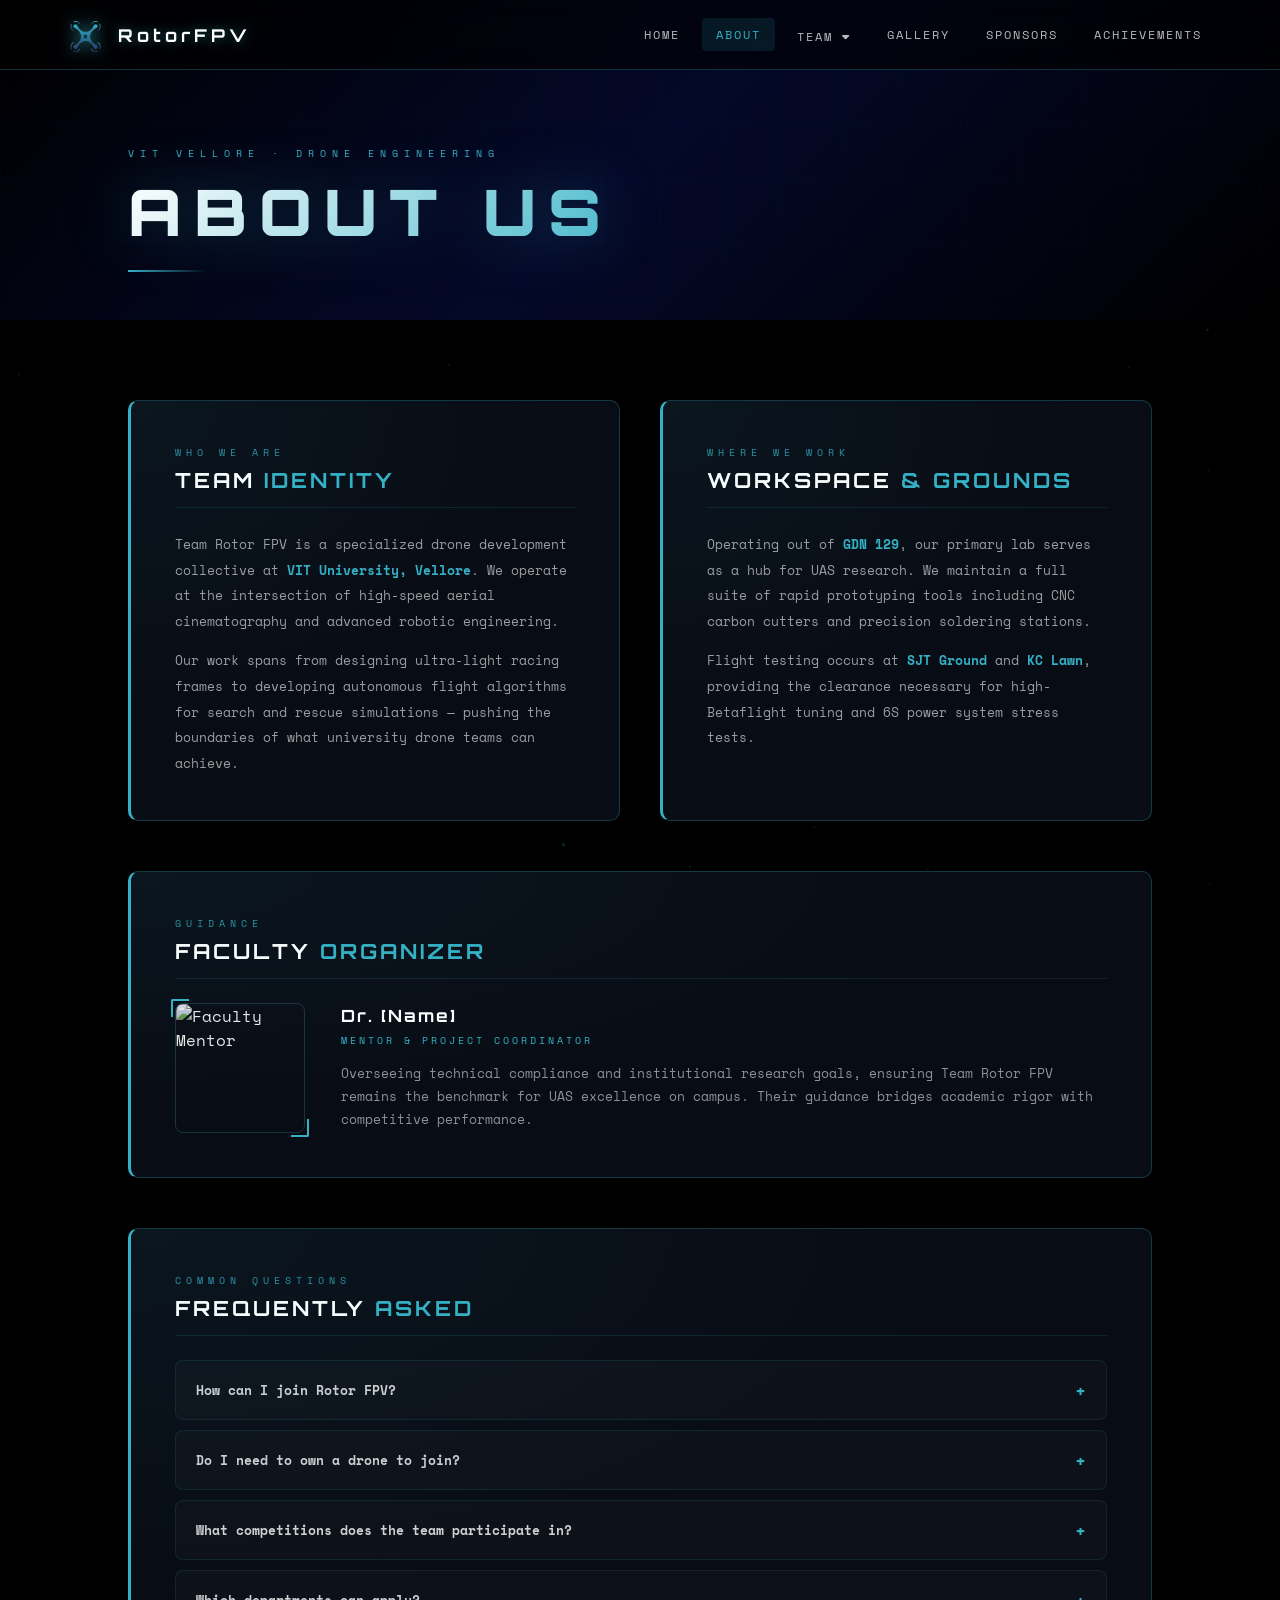
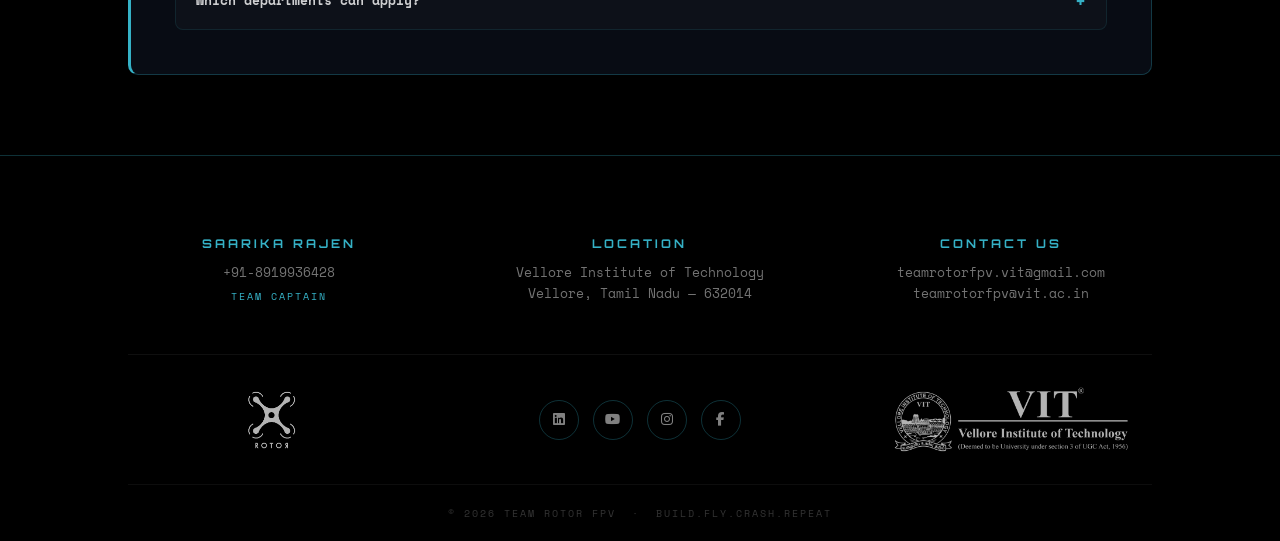
==== commit c21eb45e: "new version" ====
--- a/about.html
+++ b/about.html
@@ -519,111 +519,140 @@
         .reveal-delay-2 { transition-delay: 0.22s; }
         .reveal-delay-3 { transition-delay: 0.34s; }
 
-        /* ───── FOOTER ───── */
-        .main-footer {
-            position: relative;
-            z-index: 1;
-            background: #000;
-            border-top: 1px solid var(--cyan-border);
-            padding: clamp(40px, 8vw, 80px) clamp(5%, 10%, 160px) 0;
-            margin-top: clamp(40px, 8vw, 80px);
-        }
-
-        .footer-grid {
-            display: grid;
-            grid-template-columns: repeat(3, 1fr);
-            gap: 40px;
-            padding-bottom: 50px;
-            border-bottom: 1px solid rgba(255,255,255,0.05);
-        }
-
-        .footer-section h3 {
-            font-family: 'Orbitron', sans-serif;
-            font-size: 0.72rem;
-            letter-spacing: 3px;
-            color: var(--cyan);
-            margin-bottom: 14px;
-            text-transform: uppercase;
-        }
-
-        .footer-section p,
-        .footer-section a,
-        .footer-link {
-            font-family: 'Space Mono', monospace;
-            font-size: 0.75rem;
-            color: rgba(255,255,255,0.42);
-            line-height: 1.85;
-            display: block;
-            text-decoration: none;
-            transition: color 0.2s;
-        }
-
-        .footer-section a:hover,
-        .footer-link:hover { color: var(--cyan); }
-
-        .contact-title {
-            font-size: 0.62rem !important;
-            letter-spacing: 2px;
-            color: var(--cyan) !important;
-            text-transform: uppercase;
-            margin-top: 4px;
-        }
-
-        .footer-branding {
-            display: flex;
-            align-items: center;
-            justify-content: space-between;
-            padding: 32px 0;
-            flex-wrap: wrap;
-            gap: 24px;
-        }
-
-        .footer-logo, .partner-logo {
-            height: 44px;
-            object-fit: contain;
-            opacity: 0.65;
-            filter: brightness(0) invert(1);
-            transition: opacity 0.3s;
-        }
-        .footer-logo:hover, .partner-logo:hover { opacity: 1; }
-
-        .social-links {
-            display: flex;
-            gap: 12px;
-        }
-
-        .social-links a {
-            width: 40px; height: 40px;
-            border: 1px solid var(--cyan-border);
-            border-radius: 50%;
-            display: flex;
-            align-items: center;
-            justify-content: center;
-            color: rgba(255,255,255,0.5);
-            font-size: 0.85rem;
-            text-decoration: none;
-            transition: all 0.3s;
-        }
-
-        .social-links a:hover {
-            color: var(--cyan);
-            border-color: var(--cyan);
-            box-shadow: 0 0 20px rgba(53,177,198,0.3);
-            transform: translateY(-3px);
-        }
-
-        .footer-copyright {
-            padding: 20px 0;
-            text-align: center;
-            border-top: 1px solid rgba(255,255,255,0.04);
-        }
-
-        .footer-copyright p {
-            font-size: 0.62rem;
-            letter-spacing: 2px;
-            color: rgba(255,255,255,0.2);
-            text-transform: uppercase;
-        }
+          /* ───── FOOTER ───── */
+       .main-footer {
+    position: relative;
+    z-index: 1;
+    background: #000;
+    border-top: 1px solid var(--cyan-border);
+    padding: clamp(40px, 8vw, 80px) clamp(5%, 10%, 160px) 0;
+}
+
+/* ===== TOP GRID (TEXT) ===== */
+.footer-grid {
+    display: grid;
+    grid-template-columns: repeat(3, 1fr);
+    gap: 60px; /* balanced spacing */
+    padding-bottom: 50px;
+    border-bottom: 1px solid rgba(255,255,255,0.06);
+    text-align: center;
+}
+
+.footer-section {
+    display: flex;
+    flex-direction: column;
+    align-items: center;
+}
+
+.footer-section h3 {
+    font-family: 'Orbitron', sans-serif;
+    font-size: 0.75rem;
+    letter-spacing: 3px;
+    color: var(--cyan);
+    margin-bottom: 12px;
+    text-transform: uppercase;
+}
+
+.footer-section p,
+.footer-section a {
+    font-size: 0.8rem;
+    color: rgba(255,255,255,0.45);
+    line-height: 1.6;
+    text-decoration: none;
+    transition: color 0.2s;
+}
+
+.footer-section a:hover {
+    color: var(--cyan);
+}
+
+.contact-title {
+    font-size: 0.65rem !important;
+    letter-spacing: 2px;
+    color: var(--cyan) !important;
+    text-transform: uppercase;
+    margin-top: 4px;
+}
+
+/* ===== LOGO + SOCIAL ROW (PERFECT ALIGNMENT) ===== */
+.footer-branding {
+    display: grid;
+    grid-template-columns: repeat(3, 1fr);
+    align-items: center;
+    padding: 32px 0;
+}
+
+/* align each column perfectly */
+.footer-branding .footer-logo {
+    justify-self: center;
+    transform: translateX(-28px);
+}
+
+.footer-branding .social-links {
+    justify-self: center;
+}
+
+.footer-branding .partner-logo {
+    justify-self: center;
+    transform: translateX(30px);
+}
+
+/* logos */
+.footer-logo,
+.partner-logo {
+    height: 65px; /* slightly balanced */
+    object-fit: contain;
+    opacity: 0.7;
+    filter: brightness(0) invert(1);
+    transition: all 0.3s ease;
+}
+
+.footer-logo:hover,
+.partner-logo:hover {
+    opacity: 1;
+    transform: scale(1.05);
+}
+
+/* ===== SOCIAL ICONS ===== */
+.social-links {
+    display: flex;
+    gap: 14px;
+}
+
+.social-links a {
+    width: 40px;
+    height: 40px;
+    border: 1px solid var(--cyan-border);
+    border-radius: 50%;
+    display: flex;
+    align-items: center;
+    justify-content: center;
+    color: rgba(255,255,255,0.5);
+    font-size: 0.85rem;
+    text-decoration: none;
+    transition: all 0.3s;
+}
+
+.social-links a:hover {
+    color: var(--cyan);
+    border-color: var(--cyan);
+    box-shadow: 0 0 20px rgba(53,177,198,0.3);
+    transform: translateY(-3px);
+}
+
+/* ===== COPYRIGHT ===== */
+.footer-copyright {
+    padding: 20px 0;
+    text-align: center;
+    border-top: 1px solid rgba(255,255,255,0.05);
+}
+
+.footer-copyright p {
+    font-size: 0.65rem;
+    letter-spacing: 2px;
+    color: rgba(255,255,255,0.2);
+    text-transform: uppercase;
+}
 
         /* ───── ANIMATIONS ───── */
         @keyframes fadeUp {
